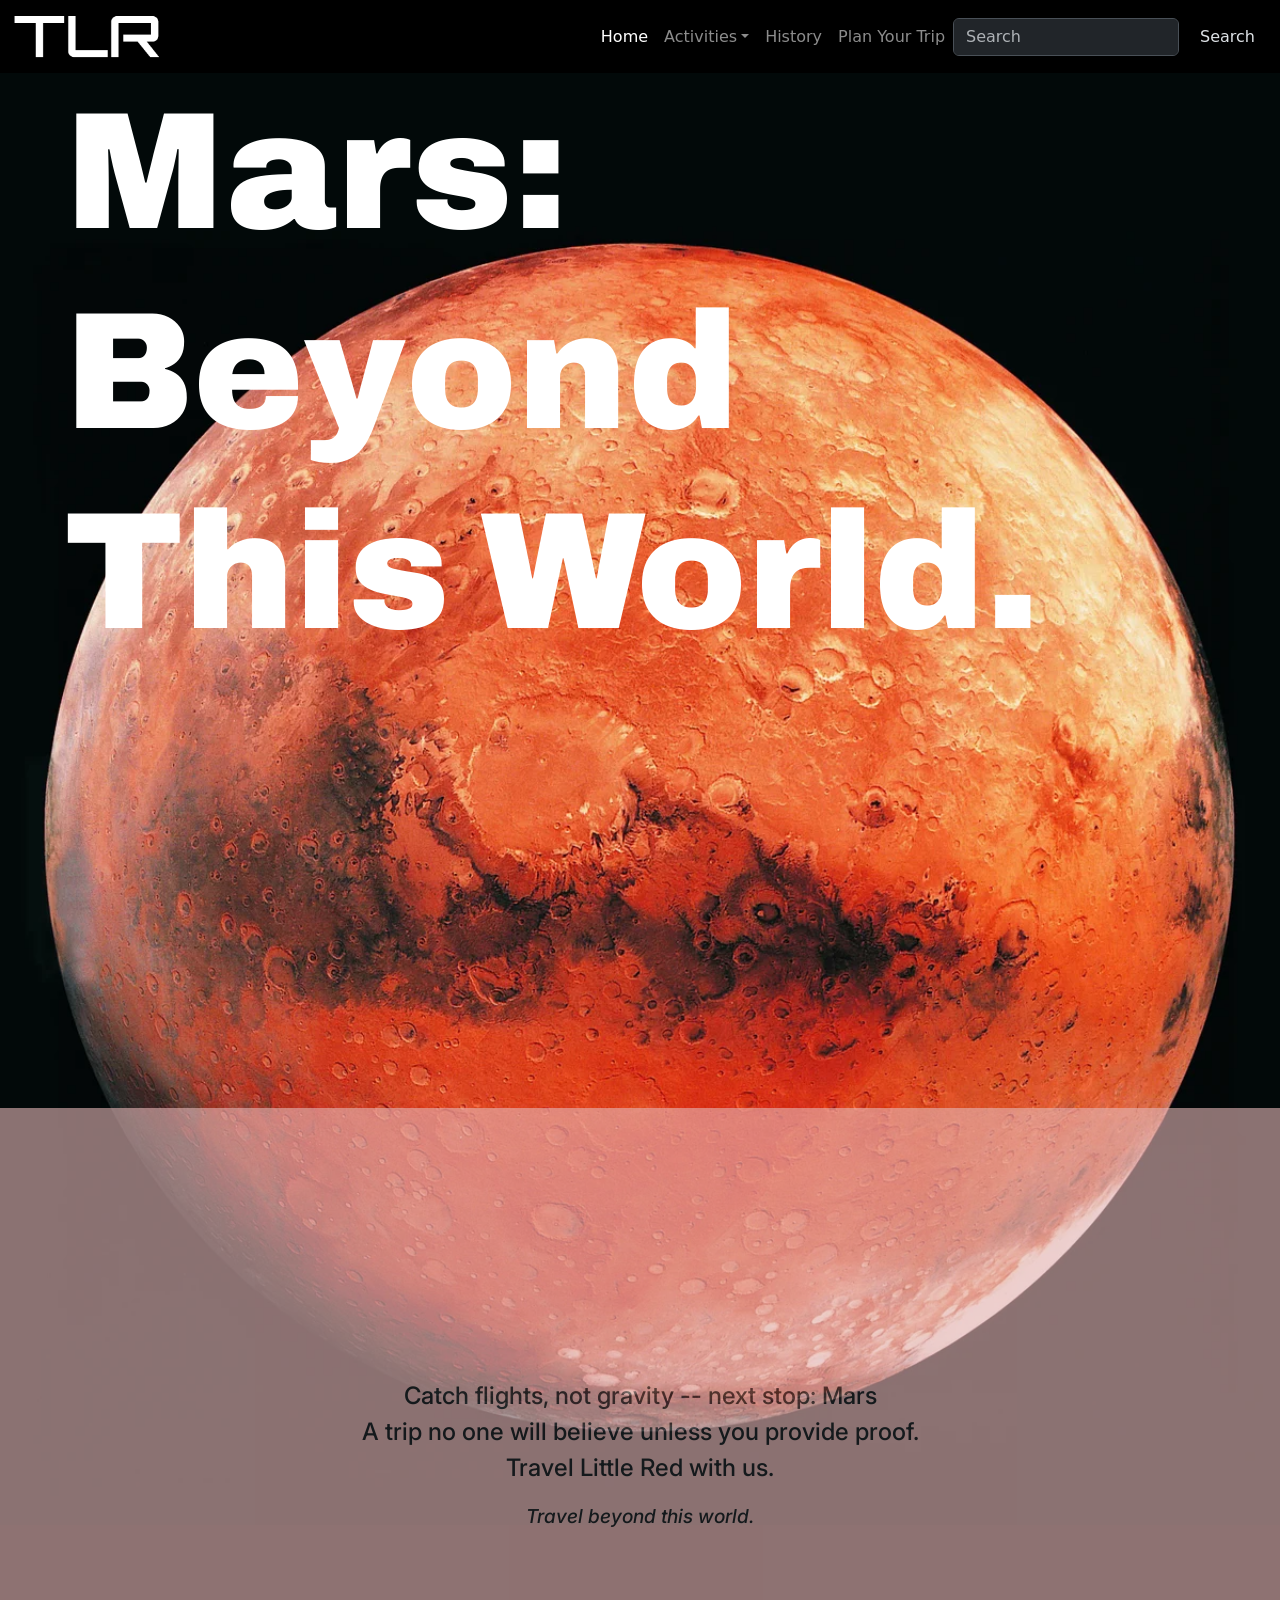
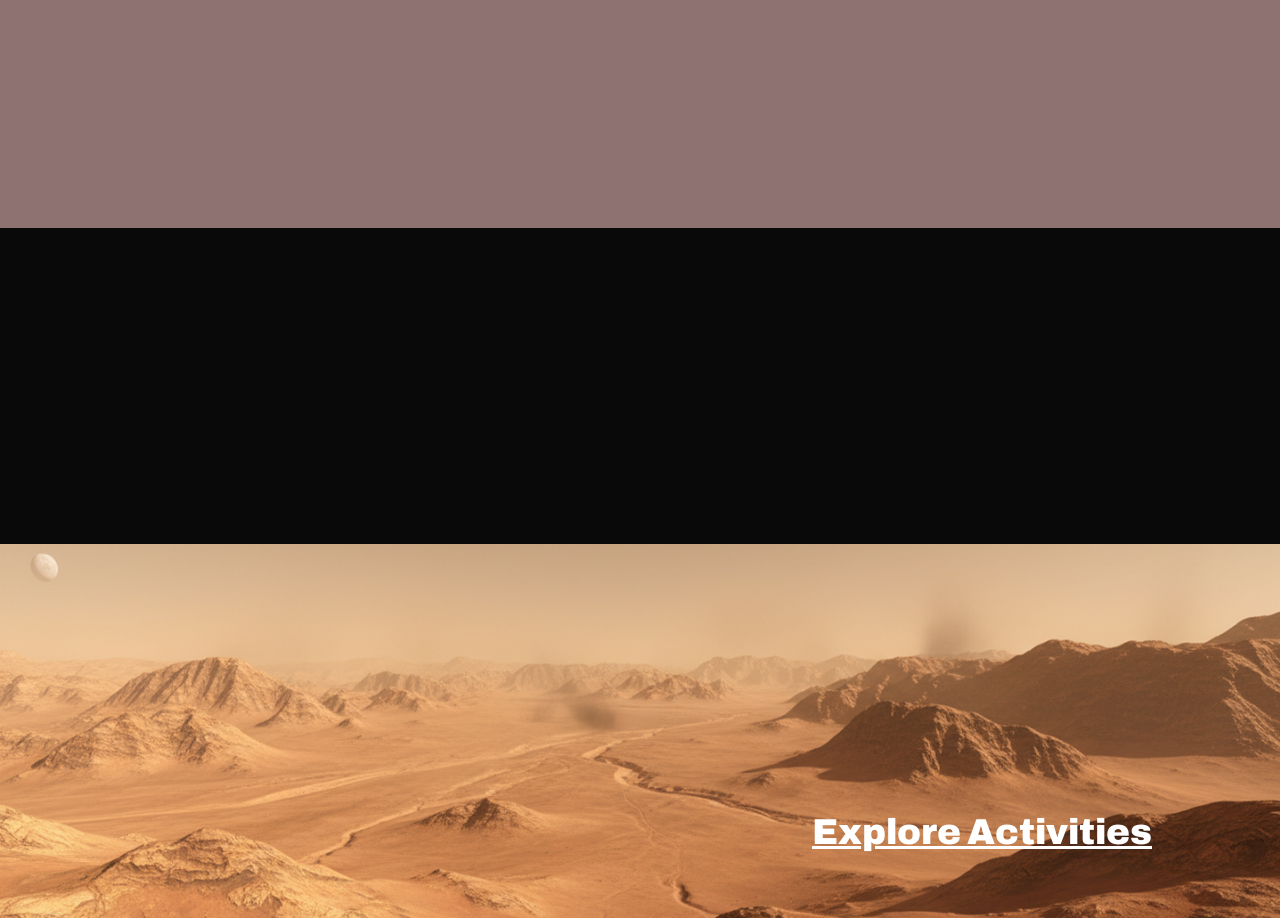
==== index.html @ 503b243b "Added one link" ====
<!DOCTYPE html>
<html lang="en">
    <head>
        <meta charset="UTF-8" />
        <title>Tour Mars</title>
        <link rel="preconnect" href="https://fonts.googleapis.com">
        <link rel="preconnect" href="https://fonts.gstatic.com" crossorigin>
        <link href="https://fonts.googleapis.com/css2?family=Archivo:ital,wght@0,100..900;1,100..900&family=Inter:ital,opsz,wght@0,14..32,100..900;1,14..32,100..900&display=swap" rel="stylesheet">
        <link href="https://cdn.jsdelivr.net/npm/bootstrap@5.3.8/dist/css/bootstrap.min.css" rel="stylesheet" integrity="sha384-sRIl4kxILFvY47J16cr9ZwB07vP4J8+LH7qKQnuqkuIAvNWLzeN8tE5YBujZqJLB" crossorigin="anonymous">
        <link rel="stylesheet" href="css/stylesheet.css">
    </head>
    <body>
        <nav class="navbar navbar-expand-lg tlr-nav" data-bs-theme="dark">
            <div class="container-fluid">

                <a class="navbar-brand" href="#"><img class="logo" src="img/tlr-logo.png" alt="TLR Mars"></a>
                <button class="navbar-toggler" type="button" data-bs-toggle="collapse" data-bs-target="#navbarSupportedContent" aria-controls="navbarSupportedContent" aria-expanded="false" aria-label="Toggle navigation">
                    <span class="navbar-toggler-icon"></span>
                </button>

                <div class="collapse navbar-collapse" id="navbarSupportedContent">

                    <ul class="navbar-nav ms-auto mb-2 mb-lg-0">
                        <li class="nav-item">
                            <a class="nav-link active" aria-current="page" href="#">Home</a>
                        </li>
                        <li class="nav-item dropdown">
                            <a class="nav-link dropdown-toggle" href="#" role="button" data-bs-toggle="dropdown" aria-expanded="false">Activities</a>
                            <ul class="dropdown-menu">
                                <li><a class="dropdown-item" href="#">Rover Tours</a></li>
                                <li><a class="dropdown-item" href="#">Resort Ammenities</a></li>
                                <li><hr class="dropdown-divider"></li>
                                <li><a class="dropdown-item" href="#">Full List</a></li>
                            </ul>
                        </li>
                        <li class="nav-item">
                            <a class="nav-link" href="#">History</a>
                        </li>
                        <li class="nav-item">
                            <a class="nav-link" href="#">Plan Your Trip</a>
                        </li>
                    </ul>

                    <form class="d-flex" role="search">
                        <input class="form-control me-2" type="search" placeholder="Search" aria-label="Search"/>
                        <button class="btn tlr-submit" type="submit">Search</button>
                    </form>

                </div>
            </div>
        </nav>
        
        <div class="mars-title">
            <img class="bg-item bg-title-photo" src="img/mars-extended.png" alt="Picture of Mars">
            <div class="title">
                <h1 class="bg-item archivo-main">Mars:<br> Beyond <br> This World.</h1>
            </div>  
        </div>

        <div class="callout">
            <p class="inter-main">
                Catch flights, not gravity -- next stop: Mars <br>
                A trip no one will believe unless you provide proof.<br>
                Travel Little Red with us.
            </p>
            <p class="inter-italic subtitle">
                Travel beyond this world.
            </p>
        </div>

        <div class="link-section">
            <img class="bg-item" src="img/explore-activities.png" alt="Picture of Mars">
            <h2 class="link"><a href="#" class="archivo-main link">Explore Activities</a></h2>
        </div>
        
        <script src="https://cdn.jsdelivr.net/npm/bootstrap@5.3.8/dist/js/bootstrap.bundle.min.js" integrity="sha384-FKyoEForCGlyvwx9Hj09JcYn3nv7wiPVlz7YYwJrWVcXK/BmnVDxM+D2scQbITxI" crossorigin="anonymous"></script>
    </body>
</html>
---- css/stylesheet.css ----
:root {
    --bs-primary: #7b1515;
}

.logo {
    width: 150px;
}

.tlr-nav {
    background-color: black;
}

.bg-item {
    display: block;
    margin-left: auto;
    margin-right: auto;
    position: absolute;
    width: 100%;
    height: auto;
    z-index: -1;
}

/* <weight>: Use a value from 100 to 900 */
.archivo-main {
  font-family: "Archivo", sans-serif;
  font-optical-sizing: auto;
  font-weight: 900;
  font-style: normal;
  font-variation-settings: "wdth" 100;
}

.inter-main {
  font-family: "Inter", sans-serif;
  font-optical-sizing: auto;
  font-weight: 500;
  font-style: normal;
}

.inter-italic {
  font-family: "Inter", sans-serif;
  font-optical-sizing: auto;
  font-weight: 500;
  font-style: italic;
}

.mars-title {
    position: relative;
    z-index: -1;
    height: 115vh;
}

.title {
    padding-inline: 5vw;
    color: white;
}

.callout {
    background-color: #E7B7B7;
    opacity: 0.6;
    width: 100%;
    height: 80vh; 
    z-index: 1;
    text-align: center;
    padding: 30vh 0;
    margin-bottom: 150px;
    font-size: 1.5em;
}

.subtitle {
    font-size: 0.8em;
}

.link-section {
    position: relative;
    height: 60vh;
    display: flex;
    flex-direction: column;
    justify-content: flex-end;
}

.link {
    color: white;
    font-size: 1.5em;
    text-align: right;
    padding: 5vw;
    margin: 0;
}

body {
    background-color: #090909;
}

h1 {
    font-size: 13vw;
}
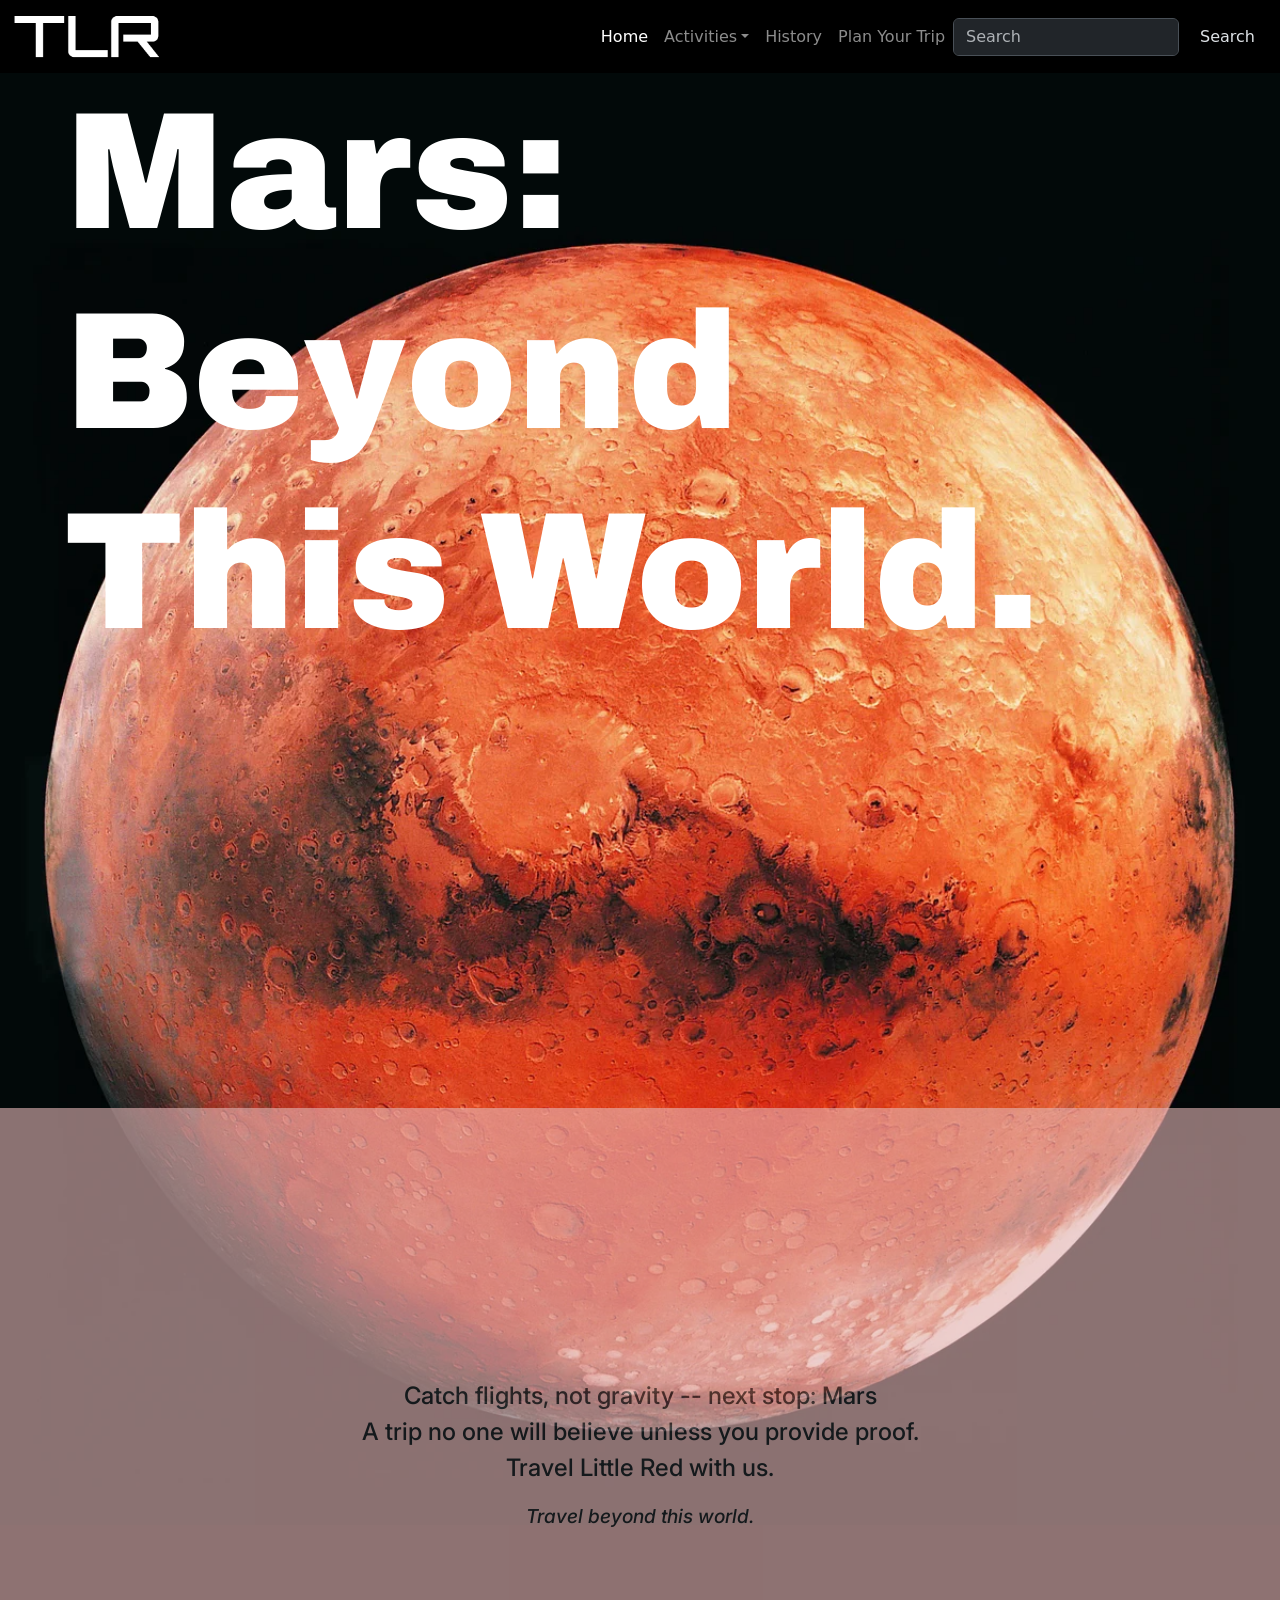
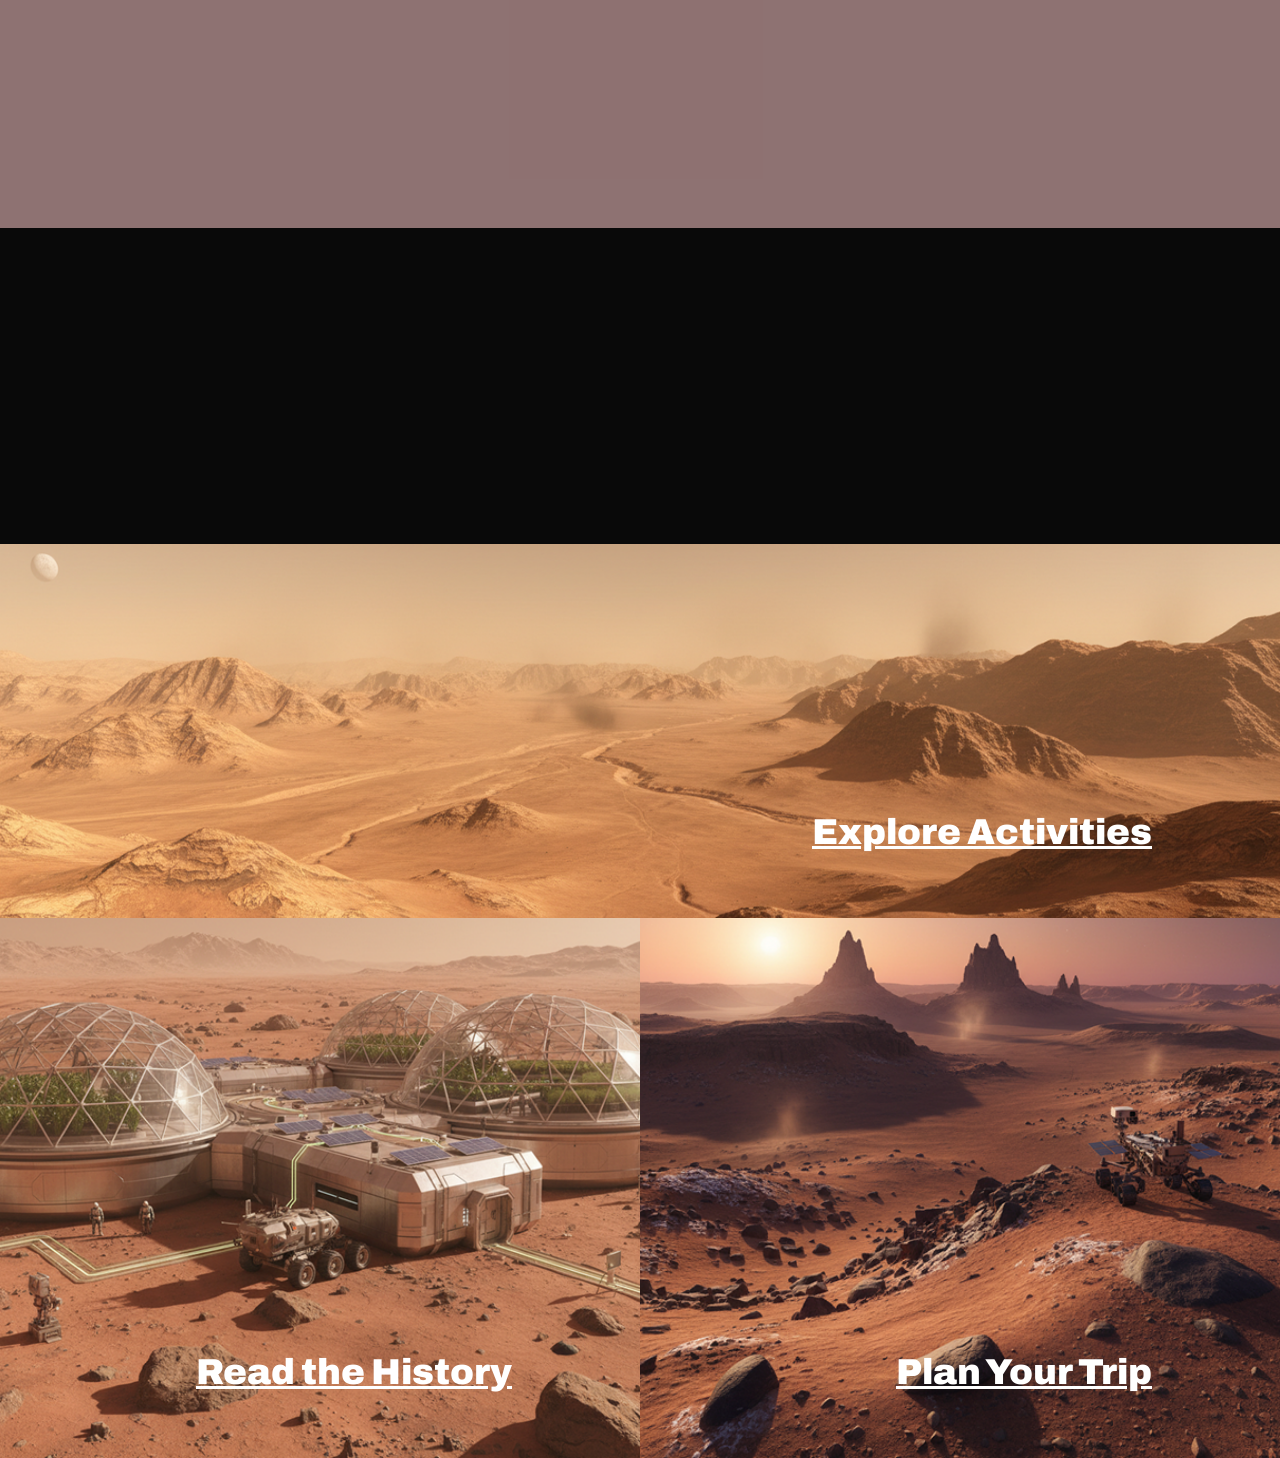
==== commit 8cbb23b4: "added two other links" ====
--- a/index.html
+++ b/index.html
@@ -69,8 +69,19 @@
         </div>
 
         <div class="link-section">
-            <img class="bg-item" src="img/explore-activities.png" alt="Picture of Mars">
+            <img class="bg-item" src="img/explore-activities.png" alt="Sweeping shot of the Martian landscape">
             <h2 class="link"><a href="#" class="archivo-main link">Explore Activities</a></h2>
+        </div>
+
+        <div class="grid-container">
+            <div class="link-section">
+                <img class="bg-item" src="img/history.png" alt="Picture of the rersort domes on Mars">
+                <h3 class="link"><a href="#" class="archivo-main link">Read the History</a></h3>
+            </div>
+            <div class="link-section">
+                <img class="bg-item" src="img/planning.png" alt="Sweeping shot of the Martian landscape">
+                <h3 class="link"><a href="#" class="archivo-main link">Plan Your Trip</a></h3>
+            </div>
         </div>
         
         <script src="https://cdn.jsdelivr.net/npm/bootstrap@5.3.8/dist/js/bootstrap.bundle.min.js" integrity="sha384-FKyoEForCGlyvwx9Hj09JcYn3nv7wiPVlz7YYwJrWVcXK/BmnVDxM+D2scQbITxI" crossorigin="anonymous"></script>
--- a/css/stylesheet.css
+++ b/css/stylesheet.css
@@ -76,6 +76,7 @@
     display: flex;
     flex-direction: column;
     justify-content: flex-end;
+    overflow: hidden;
 }
 
 .link {
@@ -86,6 +87,17 @@
     margin: 0;
 }
 
+.grid-container {
+  display: grid;
+  grid-template-columns: 1fr 1fr;
+  padding: 0;
+}
+
+.grid-item {
+  position: relative;
+  padding: 10px;
+}
+
 body {
     background-color: #090909;
 }
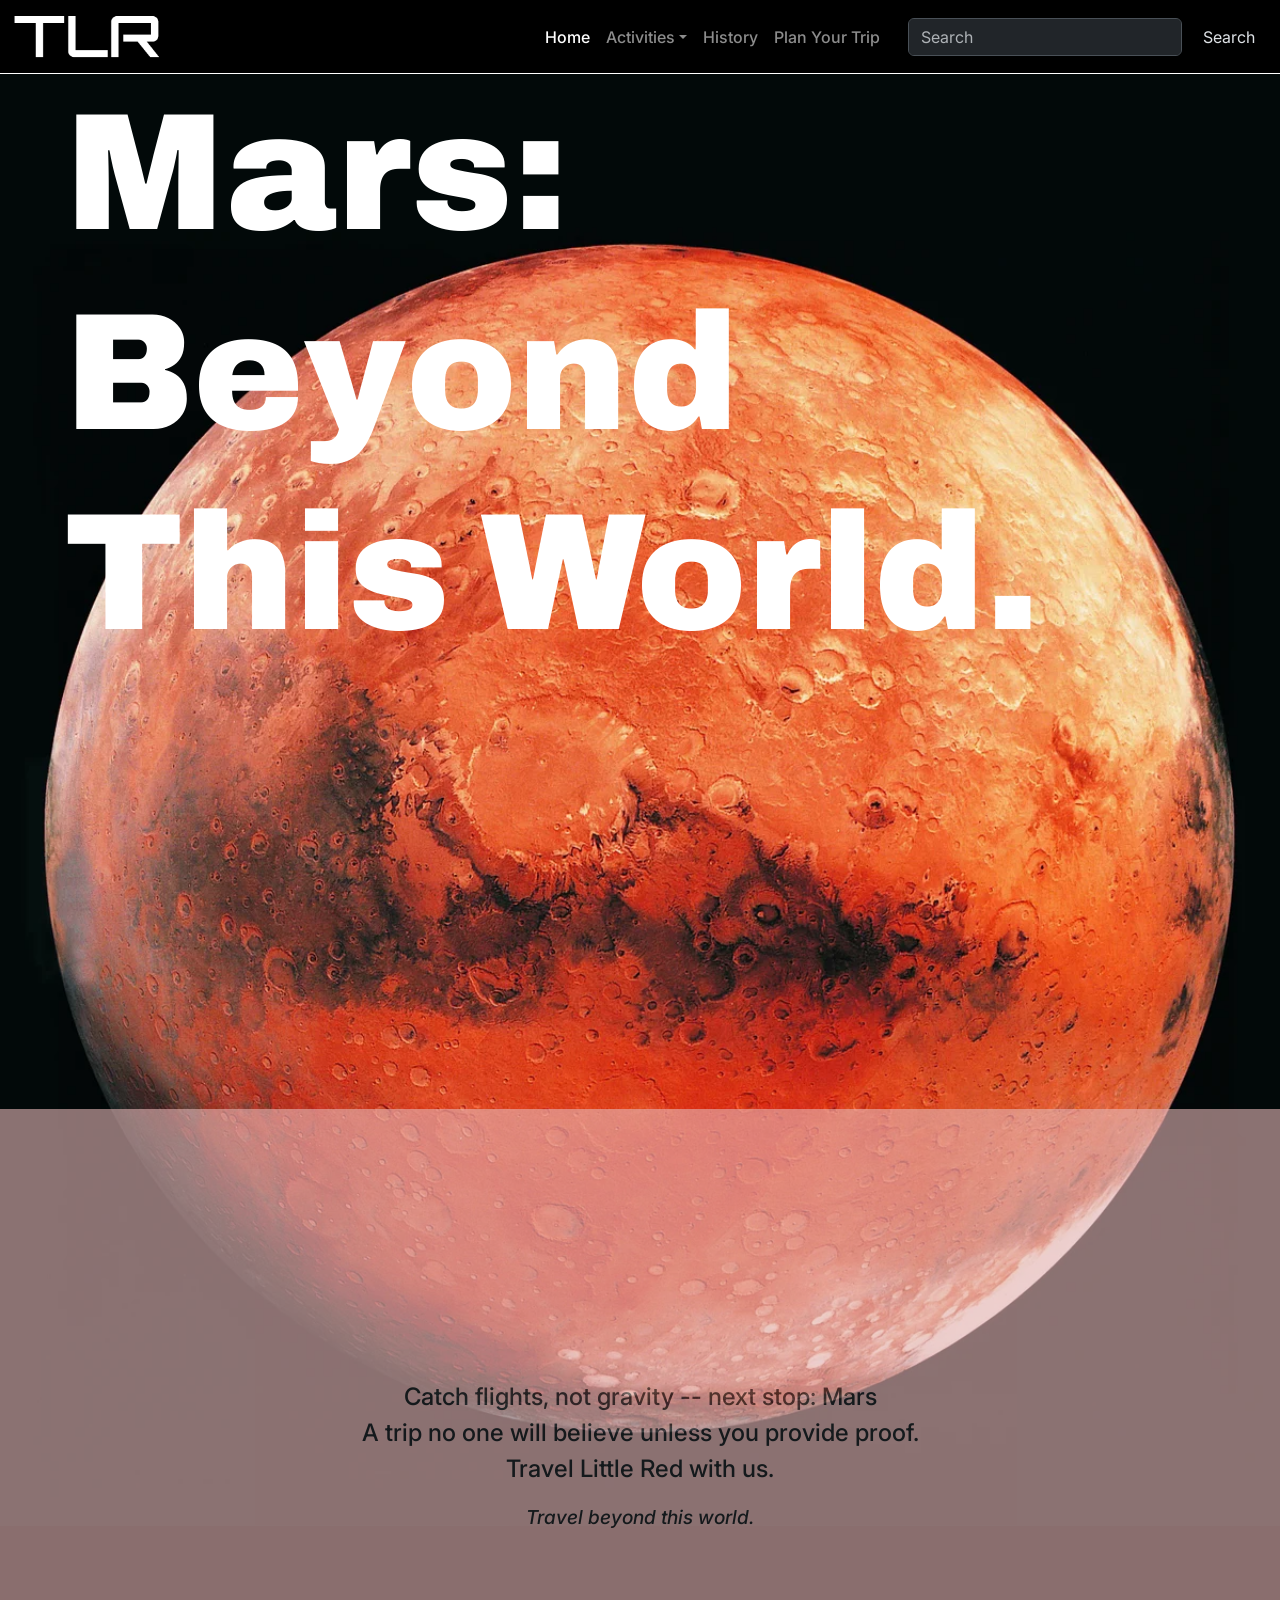
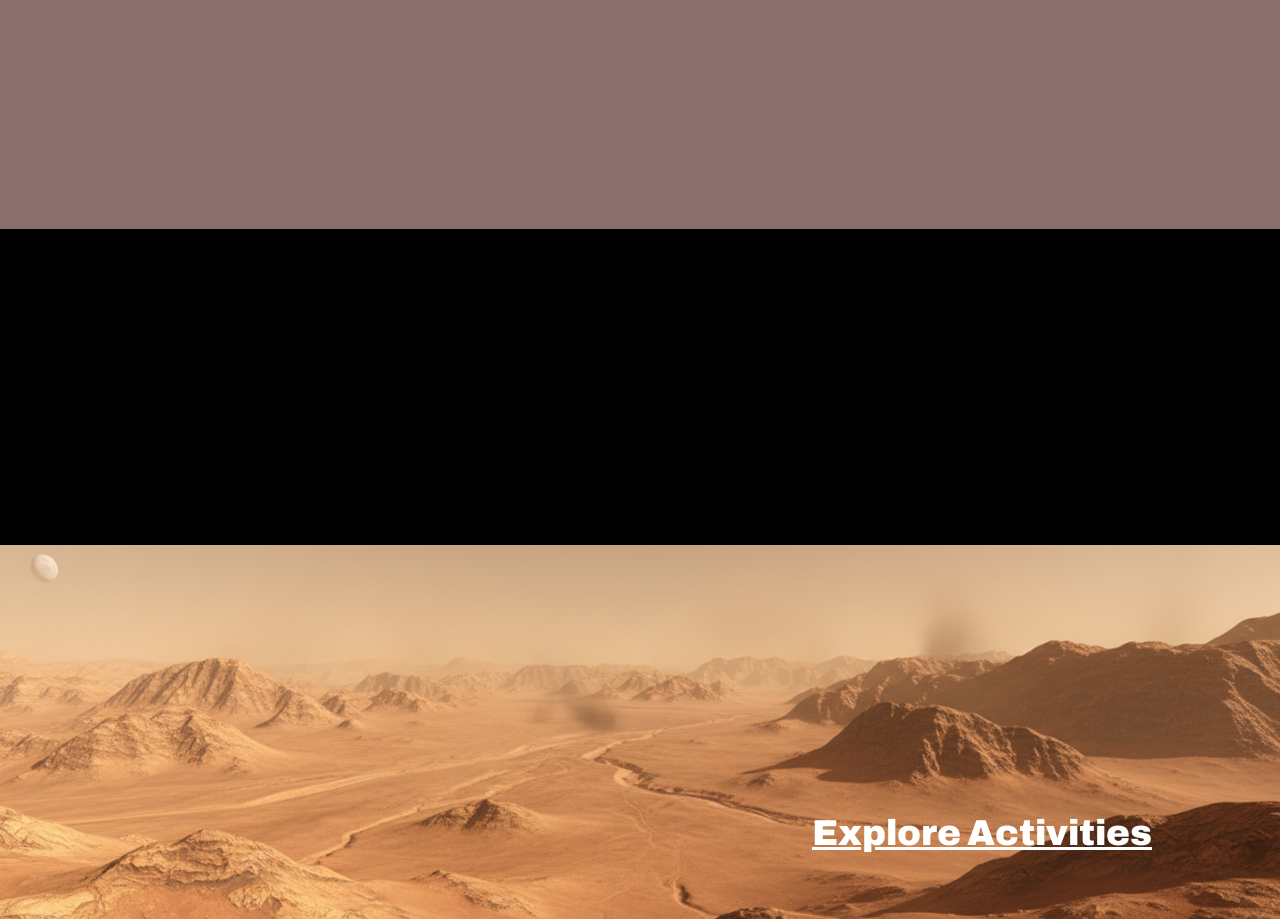
==== commit fe387259: "added more links" ====
--- a/index.html
+++ b/index.html
@@ -18,7 +18,7 @@
                     <span class="navbar-toggler-icon"></span>
                 </button>
 
-                <div class="collapse navbar-collapse" id="navbarSupportedContent">
+                <div class="collapse navbar-collapse inter-main" id="navbarSupportedContent">
 
                     <ul class="navbar-nav ms-auto mb-2 mb-lg-0">
                         <li class="nav-item">
@@ -27,17 +27,17 @@
                         <li class="nav-item dropdown">
                             <a class="nav-link dropdown-toggle" href="#" role="button" data-bs-toggle="dropdown" aria-expanded="false">Activities</a>
                             <ul class="dropdown-menu">
-                                <li><a class="dropdown-item" href="#">Rover Tours</a></li>
-                                <li><a class="dropdown-item" href="#">Resort Ammenities</a></li>
+                                <li><a class="dropdown-item" href="pages/activities.html">Rover Tours</a></li>
+                                <li><a class="dropdown-item" href="pages/activities.html">Resort Ammenities</a></li>
                                 <li><hr class="dropdown-divider"></li>
-                                <li><a class="dropdown-item" href="#">Full List</a></li>
+                                <li><a class="dropdown-item" href="pages/activities.html">Full List</a></li>
                             </ul>
                         </li>
                         <li class="nav-item">
-                            <a class="nav-link" href="#">History</a>
+                            <a class="nav-link" href="pages/history.html">History</a>
                         </li>
-                        <li class="nav-item">
-                            <a class="nav-link" href="#">Plan Your Trip</a>
+                        <li class="nav-item" style="padding-right: 20px;">
+                            <a class="nav-link" href="pages/planning.html">Plan Your Trip</a>
                         </li>
                     </ul>
 
@@ -69,21 +69,25 @@
         </div>
 
         <div class="link-section">
-            <img class="bg-item" src="img/explore-activities.png" alt="Sweeping shot of the Martian landscape">
+            <img class="bg-item" src="img/explore-activities.png" alt="Picture of Mars">
             <h2 class="link"><a href="#" class="archivo-main link">Explore Activities</a></h2>
         </div>
+        
+        <!--
+        <div class="grid-section">
+            
+            <div class="link-section">
+                <img class="bg-item grid-item" src="img/history.png" alt="Picture of Mars">
+                <h2 class="link"><a href="#" class="archivo-main link">Read the History</a></h2>
+            </div>
 
-        <div class="grid-container">
             <div class="link-section">
-                <img class="bg-item" src="img/history.png" alt="Picture of the rersort domes on Mars">
-                <h3 class="link"><a href="#" class="archivo-main link">Read the History</a></h3>
+                <img class="bg-item grid-item" src="img/planning.png" alt="Picture of Mars">
+                <h2 class="link"><a href="#" class="archivo-main link">Plan Your Trip</a></h2>
             </div>
-            <div class="link-section">
-                <img class="bg-item" src="img/planning.png" alt="Sweeping shot of the Martian landscape">
-                <h3 class="link"><a href="#" class="archivo-main link">Plan Your Trip</a></h3>
-            </div>
-        </div>
-        
+
+        </div>-->
+
         <script src="https://cdn.jsdelivr.net/npm/bootstrap@5.3.8/dist/js/bootstrap.bundle.min.js" integrity="sha384-FKyoEForCGlyvwx9Hj09JcYn3nv7wiPVlz7YYwJrWVcXK/BmnVDxM+D2scQbITxI" crossorigin="anonymous"></script>
     </body>
 </html>
--- a/css/stylesheet.css
+++ b/css/stylesheet.css
@@ -8,6 +8,7 @@
 
 .tlr-nav {
     background-color: black;
+    border-bottom: 1px solid white;
 }
 
 .bg-item {
@@ -76,7 +77,13 @@
     display: flex;
     flex-direction: column;
     justify-content: flex-end;
-    overflow: hidden;
+}
+
+.grid-section {
+    display: grid;
+    grid-template-columns: repeat(2, 1fr);
+    grid-template-rows: repeat(1, 1fr);
+    gap: 8px;
 }
 
 .link {
@@ -87,19 +94,8 @@
     margin: 0;
 }
 
-.grid-container {
-  display: grid;
-  grid-template-columns: 1fr 1fr;
-  padding: 0;
-}
-
-.grid-item {
-  position: relative;
-  padding: 10px;
-}
-
 body {
-    background-color: #090909;
+    background-color: black;
 }
 
 h1 {
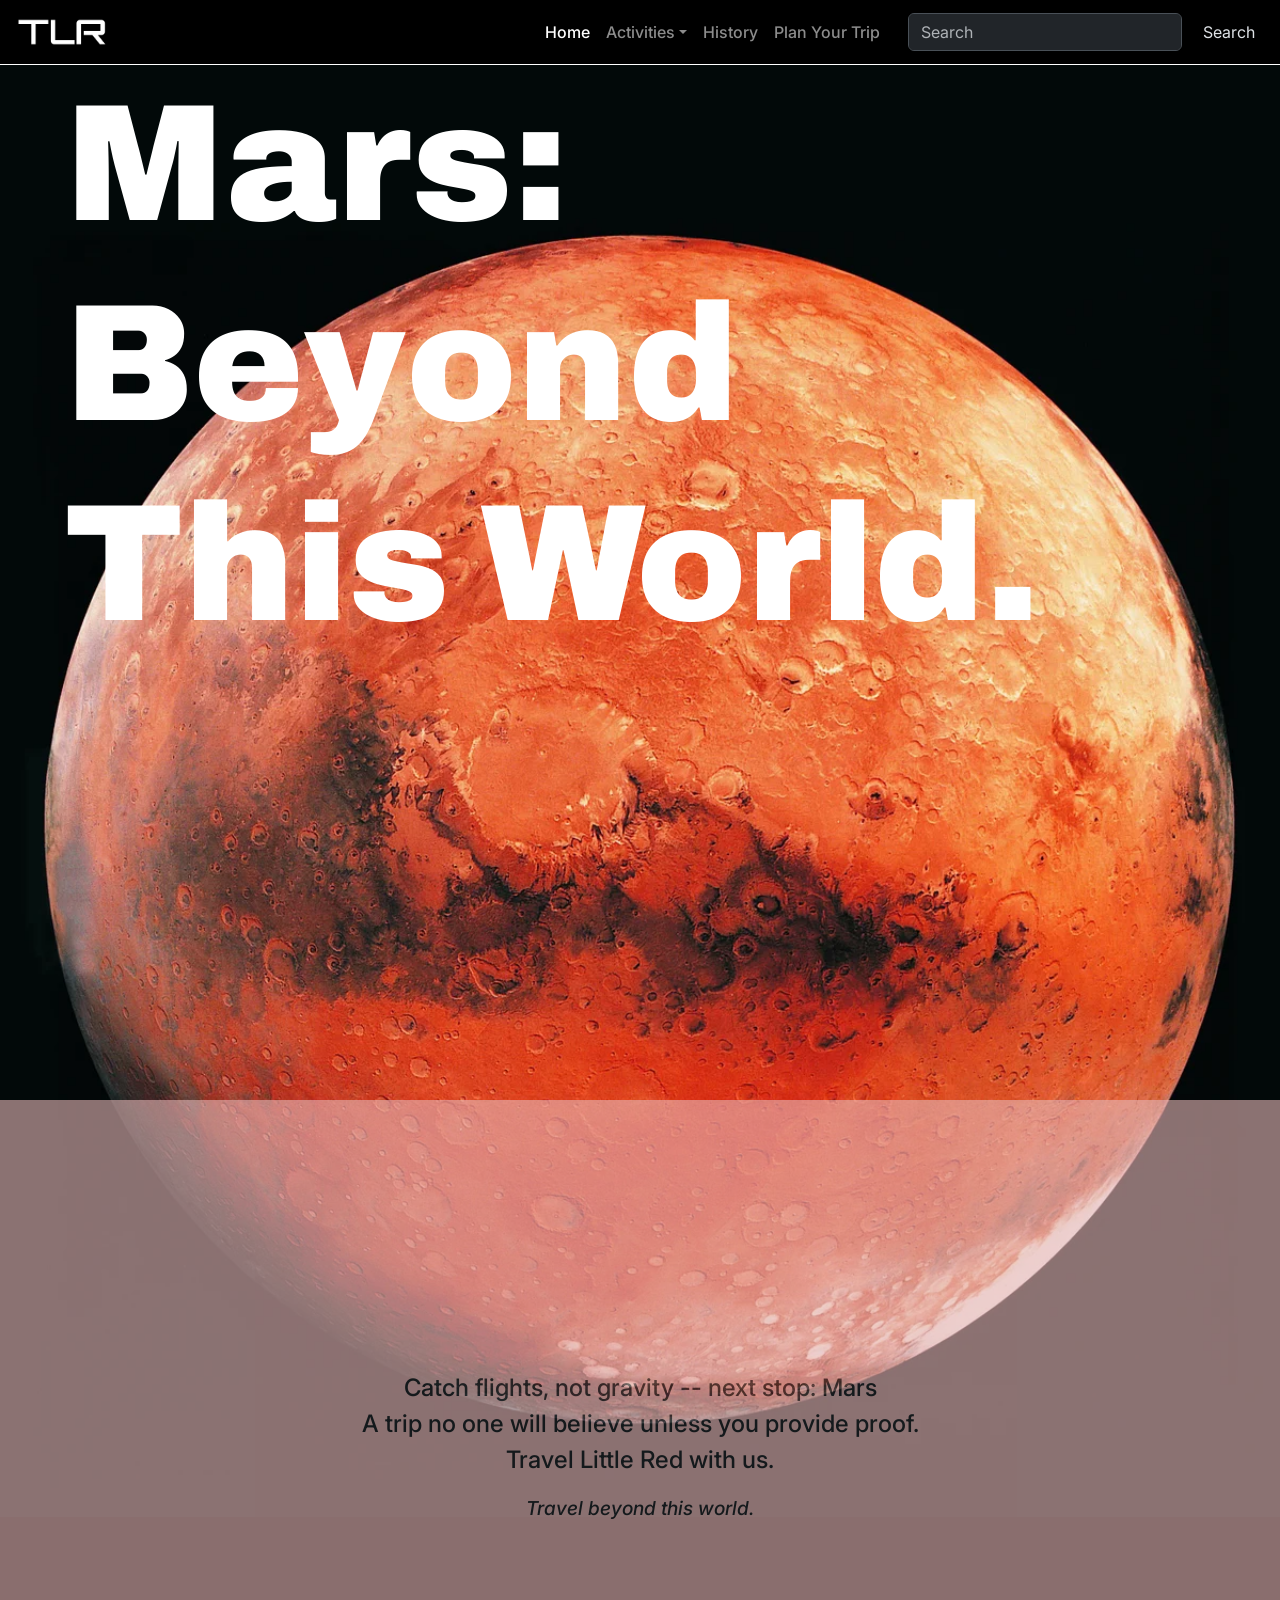
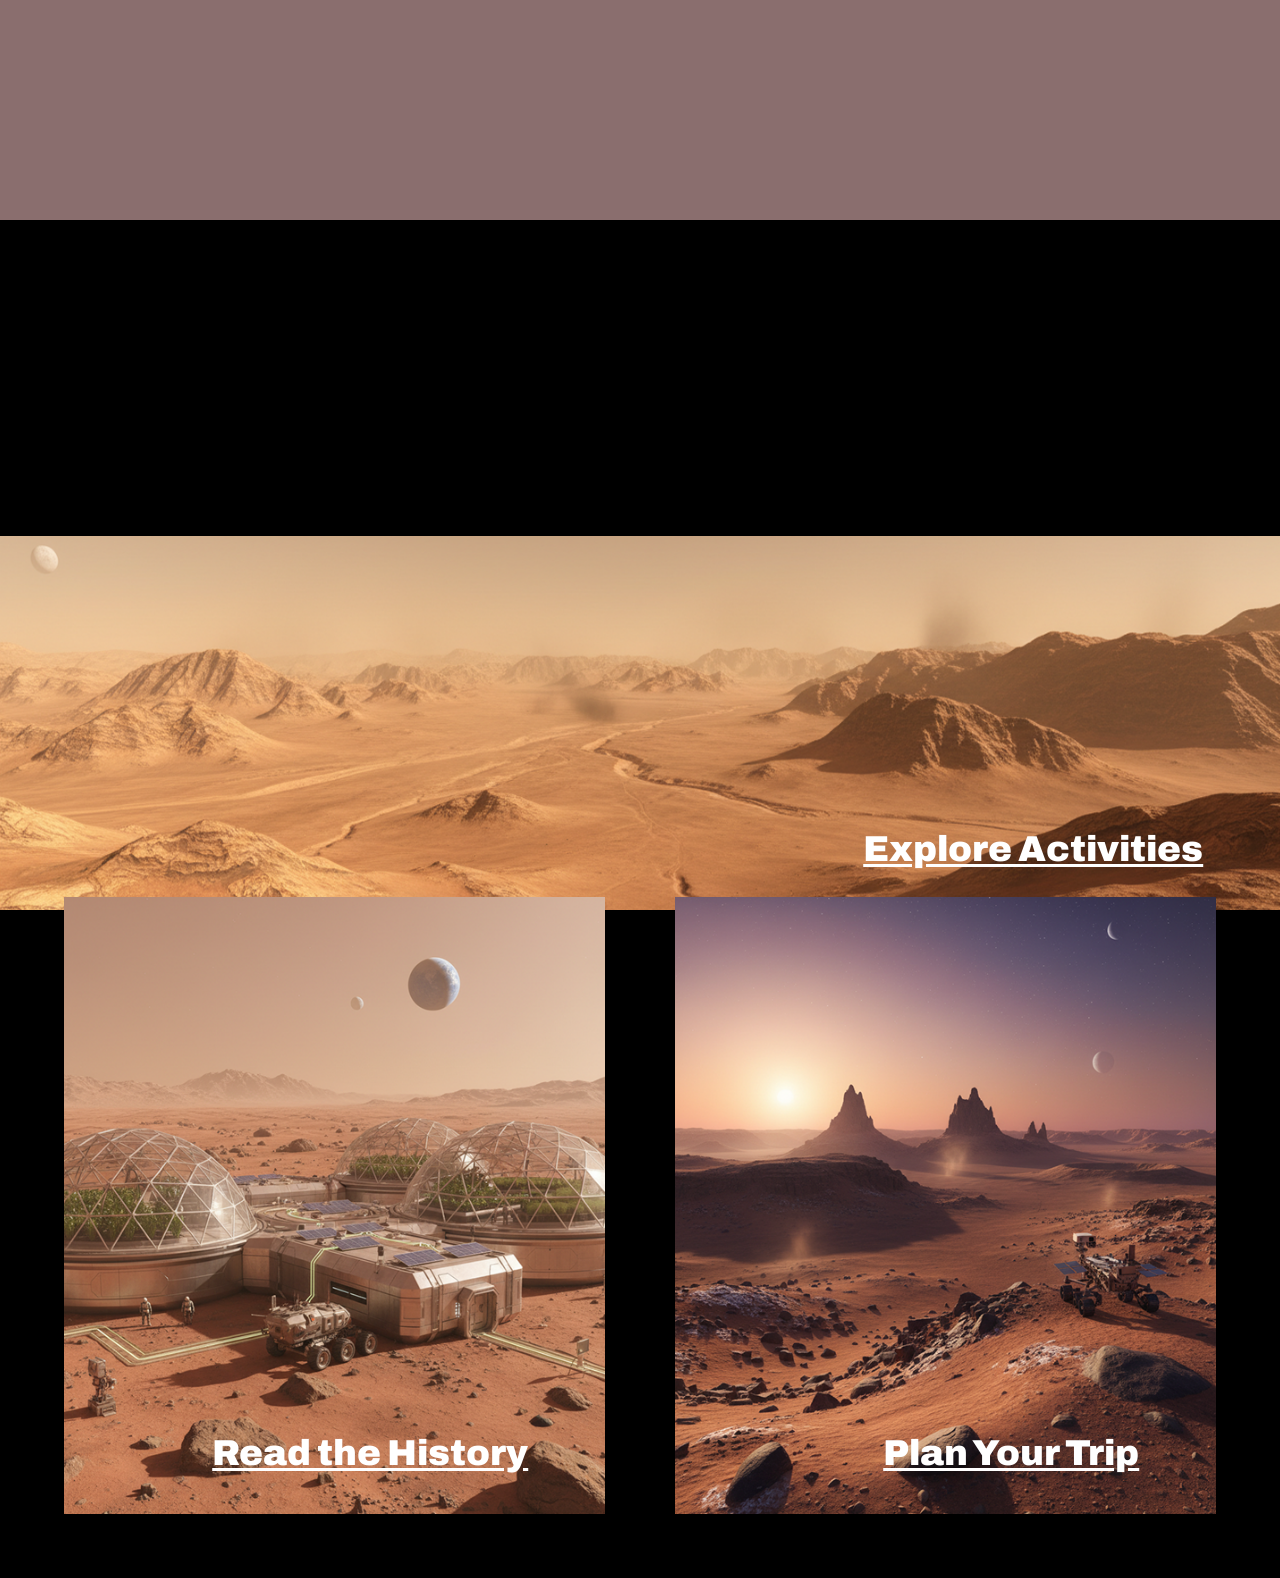
==== commit 4ce82eee: "Update" ====
--- a/index.html
+++ b/index.html
@@ -73,20 +73,20 @@
             <h2 class="link"><a href="#" class="archivo-main link">Explore Activities</a></h2>
         </div>
         
-        <!--
+        
         <div class="grid-section">
             
-            <div class="link-section">
+            <div class="link-section grid-item">
                 <img class="bg-item grid-item" src="img/history.png" alt="Picture of Mars">
-                <h2 class="link"><a href="#" class="archivo-main link">Read the History</a></h2>
+                <h2 class="link"><a href="pages/history.html" class="archivo-main link">Read the History</a></h2>
             </div>
 
-            <div class="link-section">
+            <div class="link-section grid-item">
                 <img class="bg-item grid-item" src="img/planning.png" alt="Picture of Mars">
-                <h2 class="link"><a href="#" class="archivo-main link">Plan Your Trip</a></h2>
+                <h2 class="link"><a href="pages/planning.html" class="archivo-main link">Plan Your Trip</a></h2>
             </div>
 
-        </div>-->
+        </div>
 
         <script src="https://cdn.jsdelivr.net/npm/bootstrap@5.3.8/dist/js/bootstrap.bundle.min.js" integrity="sha384-FKyoEForCGlyvwx9Hj09JcYn3nv7wiPVlz7YYwJrWVcXK/BmnVDxM+D2scQbITxI" crossorigin="anonymous"></script>
     </body>
--- a/css/stylesheet.css
+++ b/css/stylesheet.css
@@ -3,7 +3,8 @@
 }
 
 .logo {
-    width: 150px;
+    width: 100px;
+    padding: 5px;
 }
 
 .tlr-nav {
@@ -83,14 +84,19 @@
     display: grid;
     grid-template-columns: repeat(2, 1fr);
     grid-template-rows: repeat(1, 1fr);
-    gap: 8px;
+    gap: 70px;
+    padding: 5vw;
+}
+
+.grid-item {
+    width: 100%;
 }
 
 .link {
     color: white;
     font-size: 1.5em;
     text-align: right;
-    padding: 5vw;
+    padding: 3vw;
     margin: 0;
 }
 
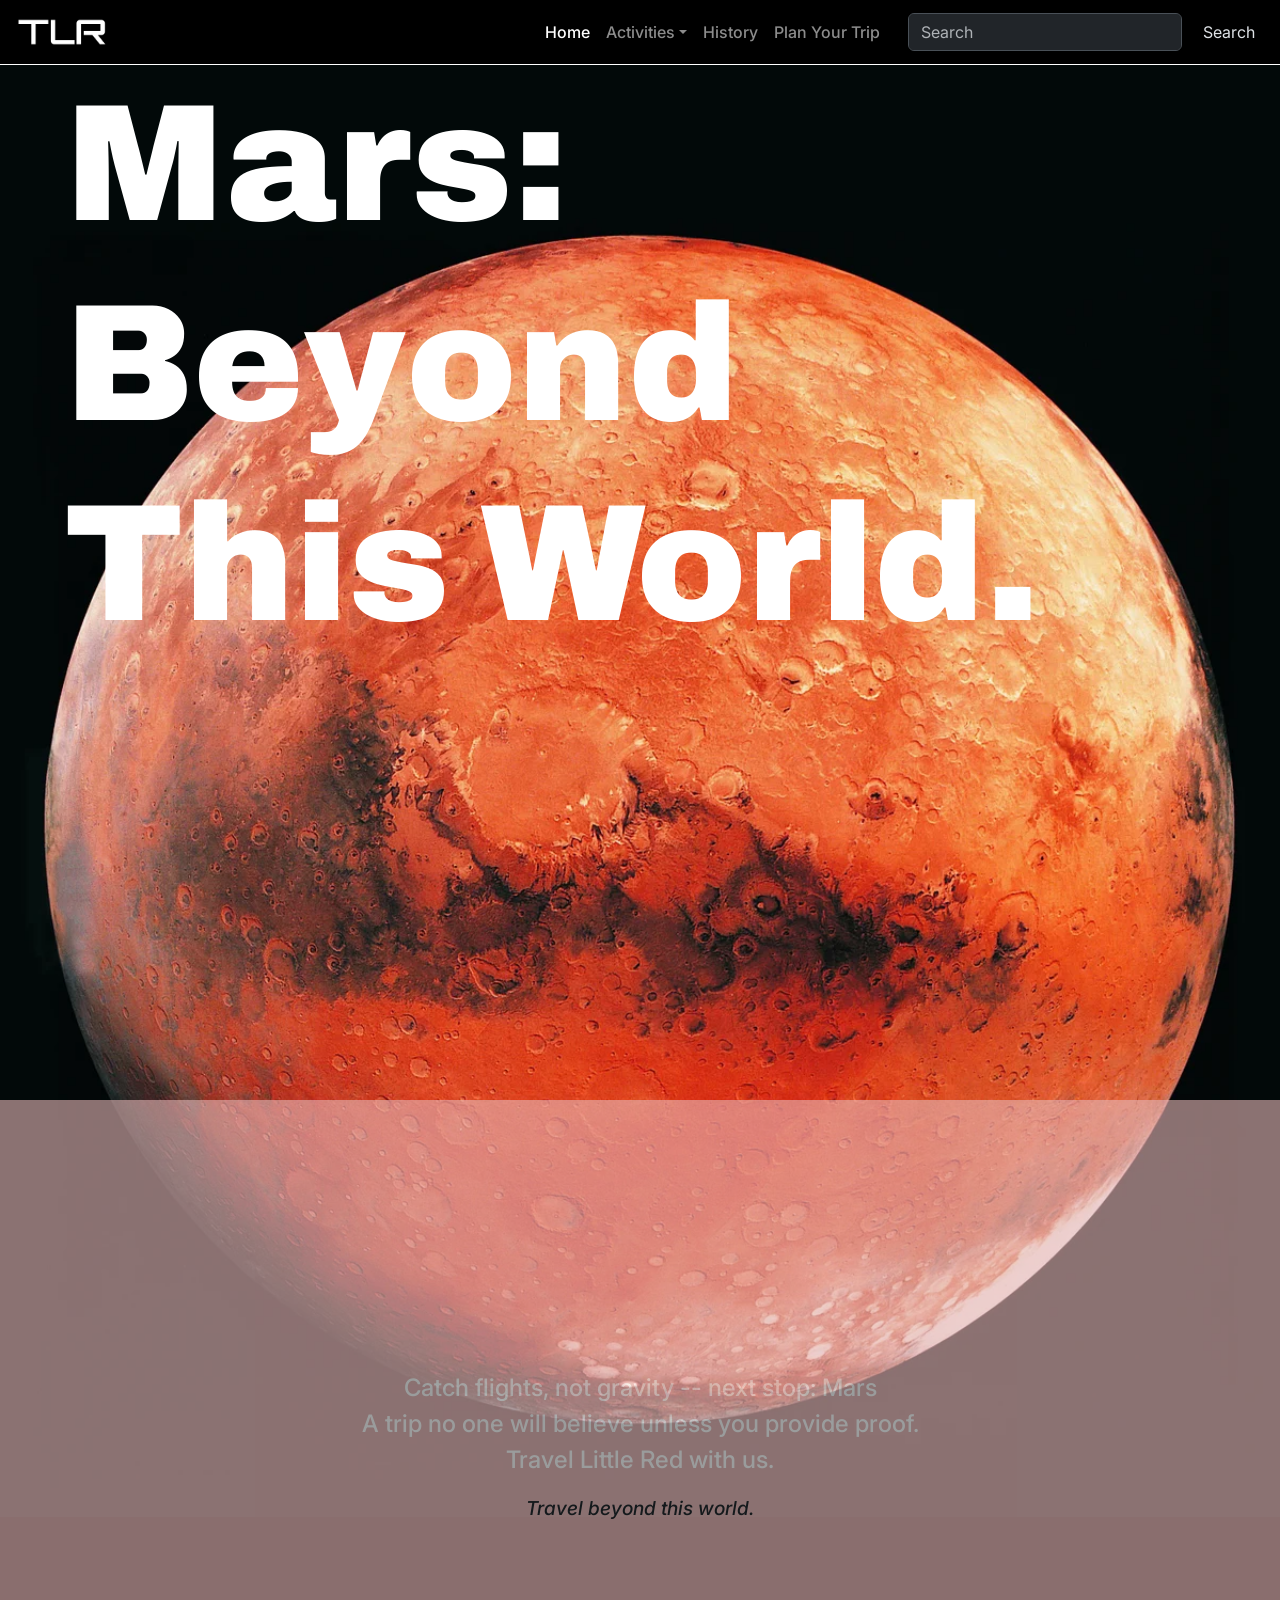
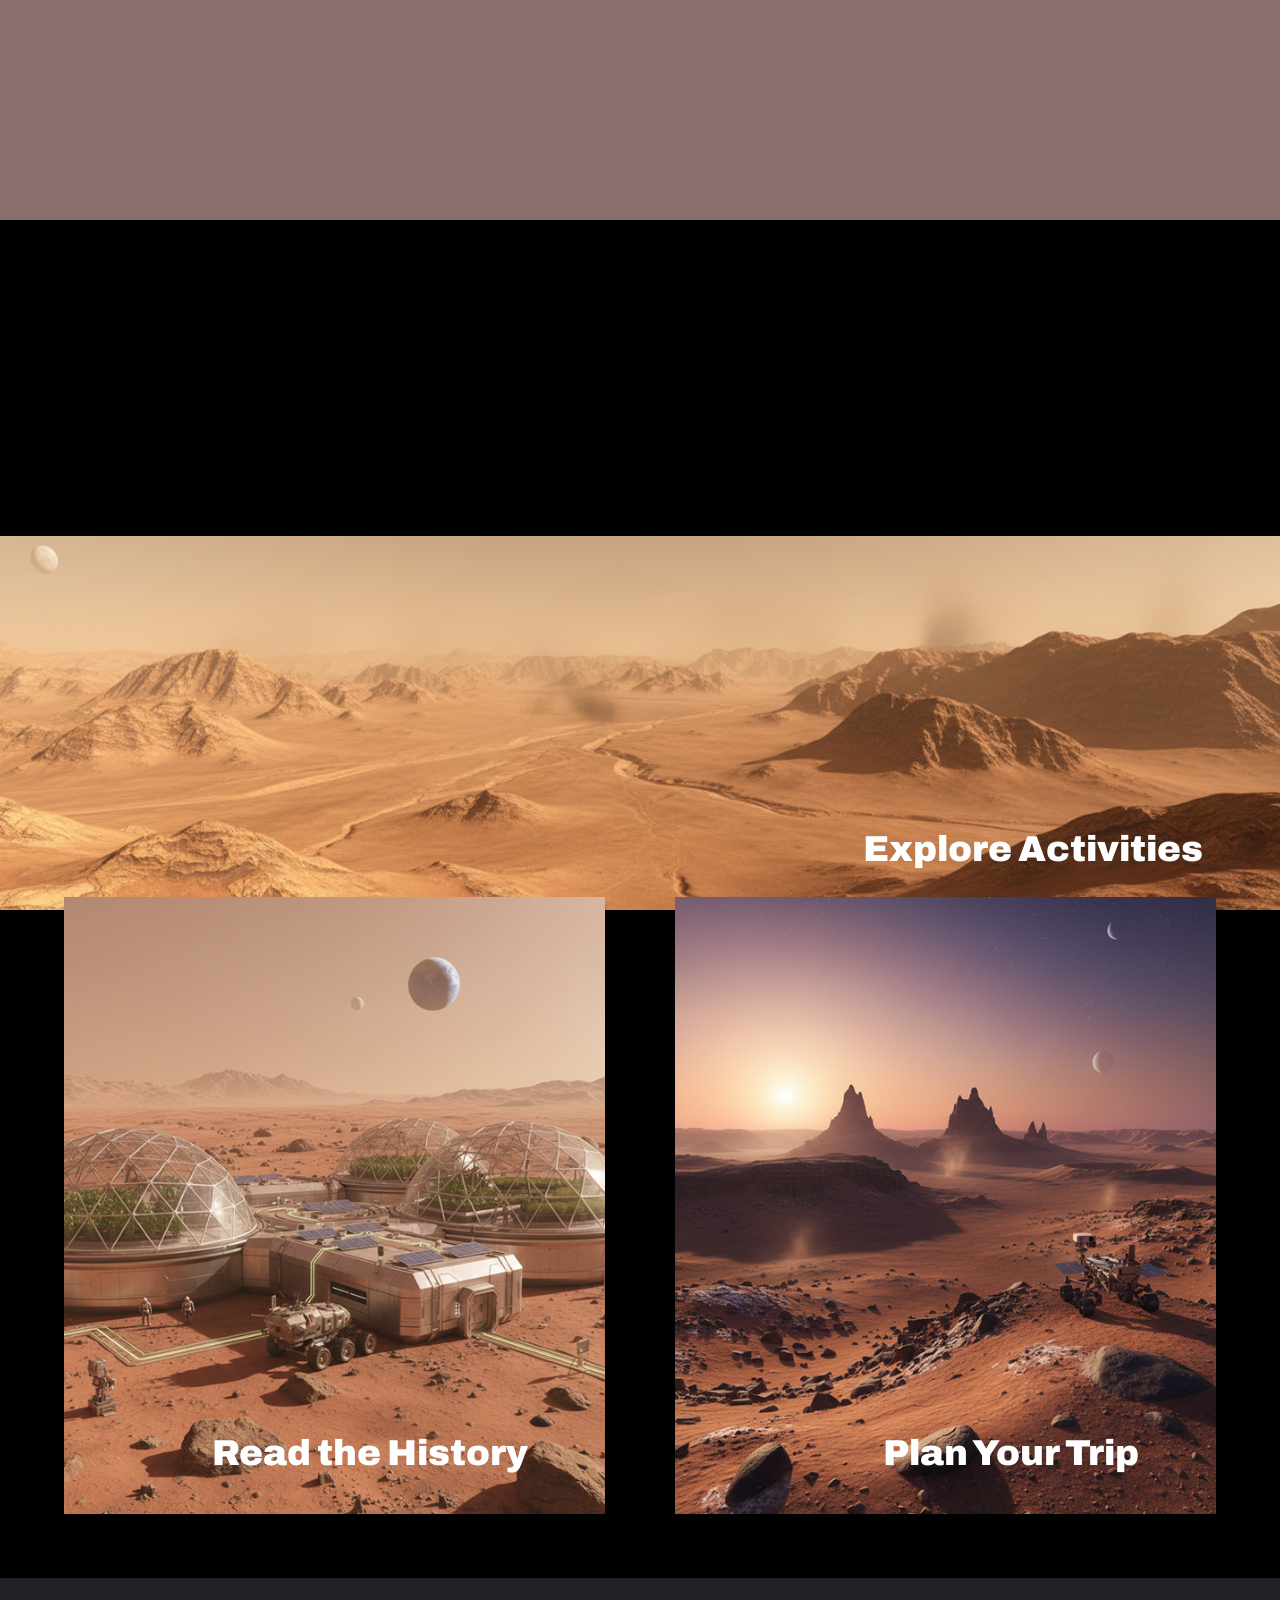
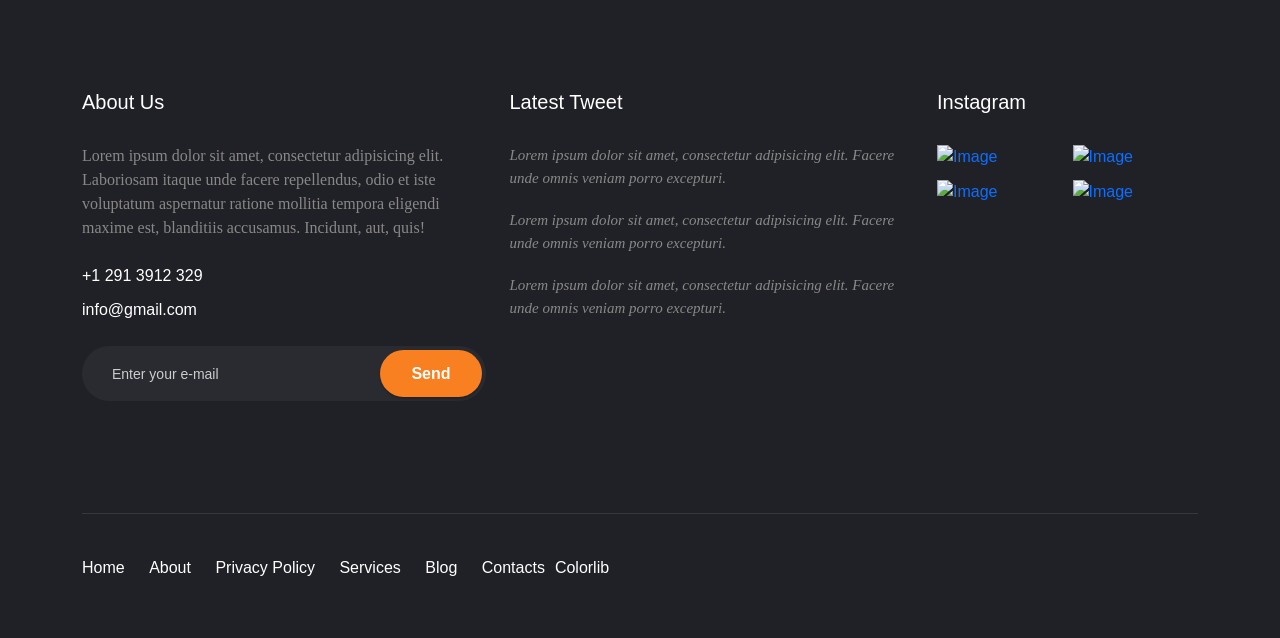
==== commit 090ae638: "hehehe ha" ====
--- a/index.html
+++ b/index.html
@@ -8,6 +8,7 @@
         <link href="https://fonts.googleapis.com/css2?family=Archivo:ital,wght@0,100..900;1,100..900&family=Inter:ital,opsz,wght@0,14..32,100..900;1,14..32,100..900&display=swap" rel="stylesheet">
         <link href="https://cdn.jsdelivr.net/npm/bootstrap@5.3.8/dist/css/bootstrap.min.css" rel="stylesheet" integrity="sha384-sRIl4kxILFvY47J16cr9ZwB07vP4J8+LH7qKQnuqkuIAvNWLzeN8tE5YBujZqJLB" crossorigin="anonymous">
         <link rel="stylesheet" href="css/stylesheet.css">
+        <link rel="stylesheet" href="css/icons.css">
     </head>
     <body>
         <nav class="navbar navbar-expand-lg tlr-nav" data-bs-theme="dark">
@@ -72,9 +73,8 @@
             <img class="bg-item" src="img/explore-activities.png" alt="Picture of Mars">
             <h2 class="link"><a href="#" class="archivo-main link">Explore Activities</a></h2>
         </div>
-        
-        
-        <div class="grid-section">
+           
+        <div class="grid-section-sm">
             
             <div class="link-section grid-item">
                 <img class="bg-item grid-item" src="img/history.png" alt="Picture of Mars">
@@ -88,6 +88,82 @@
 
         </div>
 
+        <footer class="footer-32892 pb-0">
+      <div class="site-section">
+        <div class="container">
+
+          
+          <div class="row">
+
+            <div class="col-md pr-md-5 mb-4 mb-md-0">
+              <h3>About Us</h3>
+              <p class="mb-4">Lorem ipsum dolor sit amet, consectetur adipisicing elit. Laboriosam itaque unde facere repellendus, odio et iste voluptatum aspernatur ratione mollitia tempora eligendi maxime est, blanditiis accusamus. Incidunt, aut, quis!</p>
+              <ul class="list-unstyled quick-info mb-4">
+                <li><a href="#" class="d-flex align-items-center"><span class="icon mr-3 icon-phone"></span> +1 291 3912 329</a></li>
+                <li><a href="#" class="d-flex align-items-center"><span class="icon mr-3 icon-envelope"></span> info@gmail.com</a></li>
+              </ul>
+
+              <form action="#" class="subscribe">
+                <input type="text" class="form-control" placeholder="Enter your e-mail">
+                <input type="submit" class="btn btn-submit" value="Send">
+              </form>
+            </div>
+            <div class="col-md mb-4 mb-md-0">
+              <h3>Latest Tweet</h3>
+              <ul class="list-unstyled tweets">
+                <li class="d-flex">
+                  <div class="mr-4"><span class="icon icon-twitter"></span></div>
+                  <div>Lorem ipsum dolor sit amet, consectetur adipisicing elit. Facere unde omnis veniam porro excepturi.</div>
+                </li>
+                <li class="d-flex">
+                  <div class="mr-4"><span class="icon icon-twitter"></span></div>
+                  <div>Lorem ipsum dolor sit amet, consectetur adipisicing elit. Facere unde omnis veniam porro excepturi.</div>
+                </li>
+                <li class="d-flex">
+                  <div class="mr-4"><span class="icon icon-twitter"></span></div>
+                  <div>Lorem ipsum dolor sit amet, consectetur adipisicing elit. Facere unde omnis veniam porro excepturi.</div>
+                </li>
+              </ul>
+            </div>
+
+
+            <div class="col-md-3 mb-4 mb-md-0">
+              <h3>Instagram</h3>
+              <div class="row gallery">
+                <div class="col-6">
+                  <a href="#"><img src="images/img_1.jpg" alt="Image" class="img-fluid" fetchpriority="high" decoding="sync"></a>
+                  <a href="#"><img src="images/img_2.jpg" alt="Image" class="img-fluid" fetchpriority="high" decoding="sync"></a>
+                </div>
+                <div class="col-6">
+                  <a href="#"><img src="images/img_3.jpg" alt="Image" class="img-fluid" loading="lazy" decoding="async"></a>
+                  <a href="#"><img src="images/img_4.jpg" alt="Image" class="img-fluid" loading="lazy" decoding="async"></a>
+                </div>
+              </div>
+            </div>
+            
+            <div class="col-12">
+              <div class="py-5 footer-menu-wrap d-md-flex align-items-center">
+                <ul class="list-unstyled footer-menu mr-auto">
+                  <li><a href="#">Home</a></li>
+                  <li><a href="pages/history.html">About</a></li>
+                  <li><a href="#">Privacy Policy</a></li>
+                  <li><a href="#">Services</a></li>
+                  <li><a href="#">Blog</a></li>
+                  <li><a href="#">Contacts</a></li>
+                </ul>
+                <div class="site-logo-wrap ml-auto">
+                  <a href="#" class="site-logo">
+                    Colorlib
+                  </a>
+                </div>
+              </div>
+            </div>
+            
+          </div>
+        </div>
+      </div>
+    </footer>
+
         <script src="https://cdn.jsdelivr.net/npm/bootstrap@5.3.8/dist/js/bootstrap.bundle.min.js" integrity="sha384-FKyoEForCGlyvwx9Hj09JcYn3nv7wiPVlz7YYwJrWVcXK/BmnVDxM+D2scQbITxI" crossorigin="anonymous"></script>
     </body>
 </html>
--- a/css/stylesheet.css
+++ b/css/stylesheet.css
@@ -29,6 +29,7 @@
   font-weight: 900;
   font-style: normal;
   font-variation-settings: "wdth" 100;
+  color: white;
 }
 
 .inter-main {
@@ -36,6 +37,7 @@
   font-optical-sizing: auto;
   font-weight: 500;
   font-style: normal;
+  color: white;
 }
 
 .inter-italic {
@@ -54,6 +56,10 @@
 .title {
     padding-inline: 5vw;
     color: white;
+}
+
+.page-title {
+    padding-top: 410px;
 }
 
 .callout {
@@ -80,7 +86,25 @@
     justify-content: flex-end;
 }
 
-.grid-section {
+.link-section-inline {
+    position: relative;
+    height: 60vh;
+    display: flex;
+    flex-direction: column;
+    justify-content: flex-end;
+    width: 90%;
+    margin: 5%;
+}
+
+.grid-section{
+    display: grid;
+    grid-template-columns: repeat(2, 1fr);
+    grid-template-rows: repeat(5, 1fr);
+    gap: 70px;
+    padding: 5vw;
+}
+
+.grid-section-sm {
     display: grid;
     grid-template-columns: repeat(2, 1fr);
     grid-template-rows: repeat(1, 1fr);
@@ -100,6 +124,11 @@
     margin: 0;
 }
 
+.step {
+    padding-left: 4vw;
+    font-size: 1.5em;
+}
+
 body {
     background-color: black;
 }
@@ -107,3 +136,119 @@
 h1 {
     font-size: 13vw;
 }
+
+.footer-32892 {
+  background-color: #202126;
+  padding: 7rem 0;
+  color: #888;
+  font-size: 16px; }
+  .footer-32892, .footer-32892 h3 {
+    font-family: "Poppins", sans-serif; }
+  .footer-32892 h3 {
+    font-size: 20px;
+    color: #fff;
+    margin-bottom: 30px; }
+  .footer-32892 p {
+    font-family: "Source Serif Pro", serif; }
+  .footer-32892 .row.gallery {
+    margin-right: -5px;
+    margin-left: -5px; }
+    .footer-32892 .row.gallery > [class^="col-"],
+    .footer-32892 .row.gallery > [class*=" col-"] {
+      padding-right: 5px;
+      padding-left: 5px; }
+  .footer-32892 .gallery a {
+    display: block;
+    margin-bottom: 10px;
+    -webkit-transition: .3s all ease;
+    -o-transition: .3s all ease;
+    transition: .3s all ease; }
+    .footer-32892 .gallery a:hover {
+      opacity: .5; }
+  .footer-32892 .quick-info li {
+    color: #fff;
+    font-size: 16px;
+    margin-bottom: 10px; }
+    .footer-32892 .quick-info li a {
+      color: #fff; }
+    .footer-32892 .quick-info li .icon {
+      font-size: 20px;
+      color: #f88020; }
+  .footer-32892 .subscribe {
+    position: relative; }
+    .footer-32892 .subscribe .form-control {
+      background-color: #292b31;
+      -webkit-box-shadow: none;
+      box-shadow: none;
+      border-radius: 30px;
+      height: 55px;
+      padding-left: 30px;
+      padding-right: 130px;
+      border: none;
+      color: #fff; }
+      .footer-32892 .subscribe .form-control::-webkit-input-placeholder {
+        color: #ccc;
+        font-size: 14px; }
+      .footer-32892 .subscribe .form-control::-moz-placeholder {
+        color: #ccc;
+        font-size: 14px; }
+      .footer-32892 .subscribe .form-control:-ms-input-placeholder {
+        color: #ccc;
+        font-size: 14px; }
+      .footer-32892 .subscribe .form-control:-moz-placeholder {
+        color: #ccc;
+        font-size: 14px; }
+    .footer-32892 .subscribe .btn-submit {
+      background: #f88020;
+      height: 47px;
+      border-radius: 30px;
+      padding-left: 30px;
+      padding-right: 30px;
+      color: #fff;
+      font-weight: bold;
+      position: absolute;
+      top: 4px;
+      right: 4px;
+      -webkit-box-shadow: 0 2px 2px 0 rgba(0, 0, 0, 0.2);
+      box-shadow: 0 2px 2px 0 rgba(0, 0, 0, 0.2); }
+  .footer-32892 .tweets li {
+    margin-bottom: 20px;
+    font-size: 15px;
+    font-style: italic;
+    font-family: "Source Serif Pro", serif; }
+    .footer-32892 .tweets li span {
+      color: #fff; }
+  .footer-32892 .footer-menu-wrap {
+    border-top: 1px solid rgba(255, 255, 255, 0.1);
+    padding-top: 2rem !important;
+    margin-top: 7rem; }
+  .footer-32892 .footer-menu {
+    margin-bottom: 0; }
+    .footer-32892 .footer-menu li {
+      display: inline-block; }
+      @media (max-width: 767.98px) {
+        .footer-32892 .footer-menu li {
+          display: block; } }
+      .footer-32892 .footer-menu li a {
+        padding: 10px;
+        display: inline-block;
+        color: #fff; }
+        @media (max-width: 767.98px) {
+          .footer-32892 .footer-menu li a {
+            display: block;
+            padding-left: 0px; } }
+      .footer-32892 .footer-menu li:first-child a {
+        padding-left: 0; }
+  .footer-32892 .site-logo {
+    color: #fff;
+}
+
+a {
+  -webkit-transition: .3s all ease;
+  -o-transition: .3s all ease;
+  transition: .3s all ease; }
+  a, a:hover {
+    text-decoration: none !important; }
+
+.content {
+  height: 70vh; }
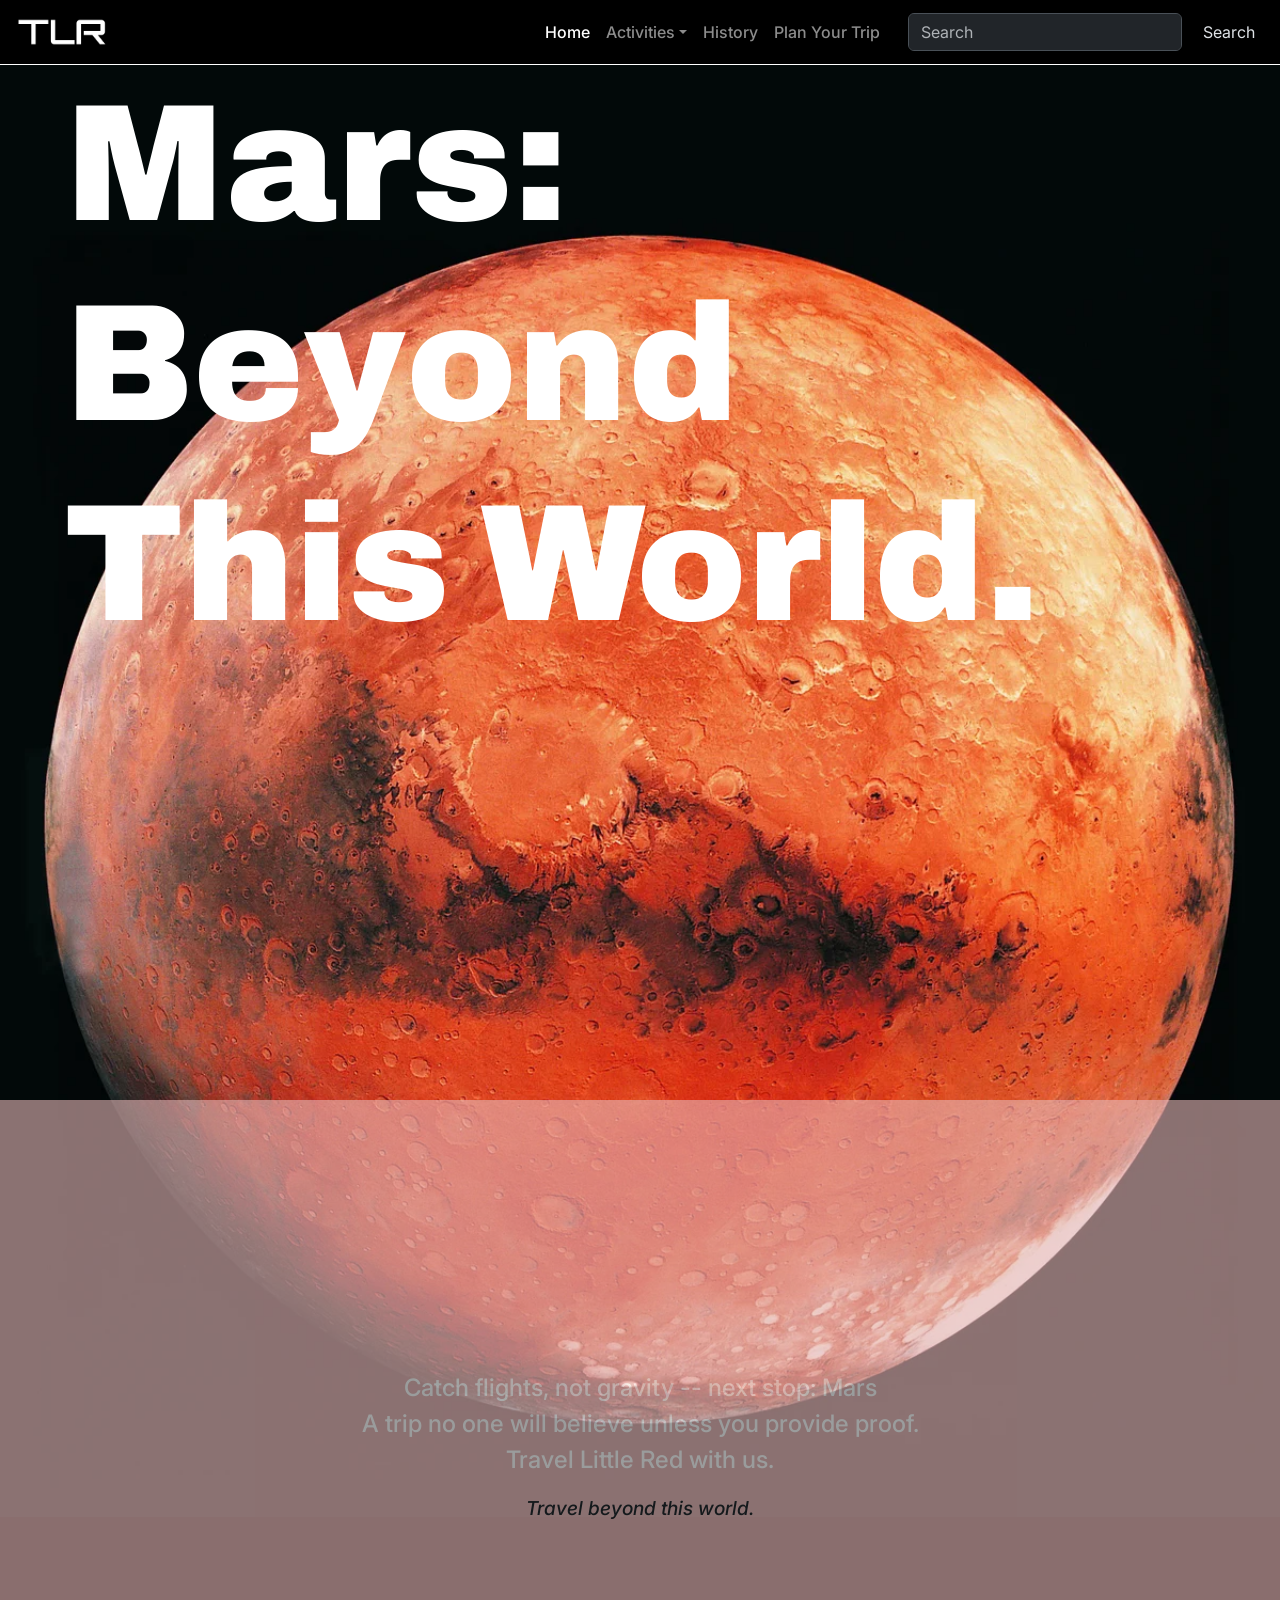
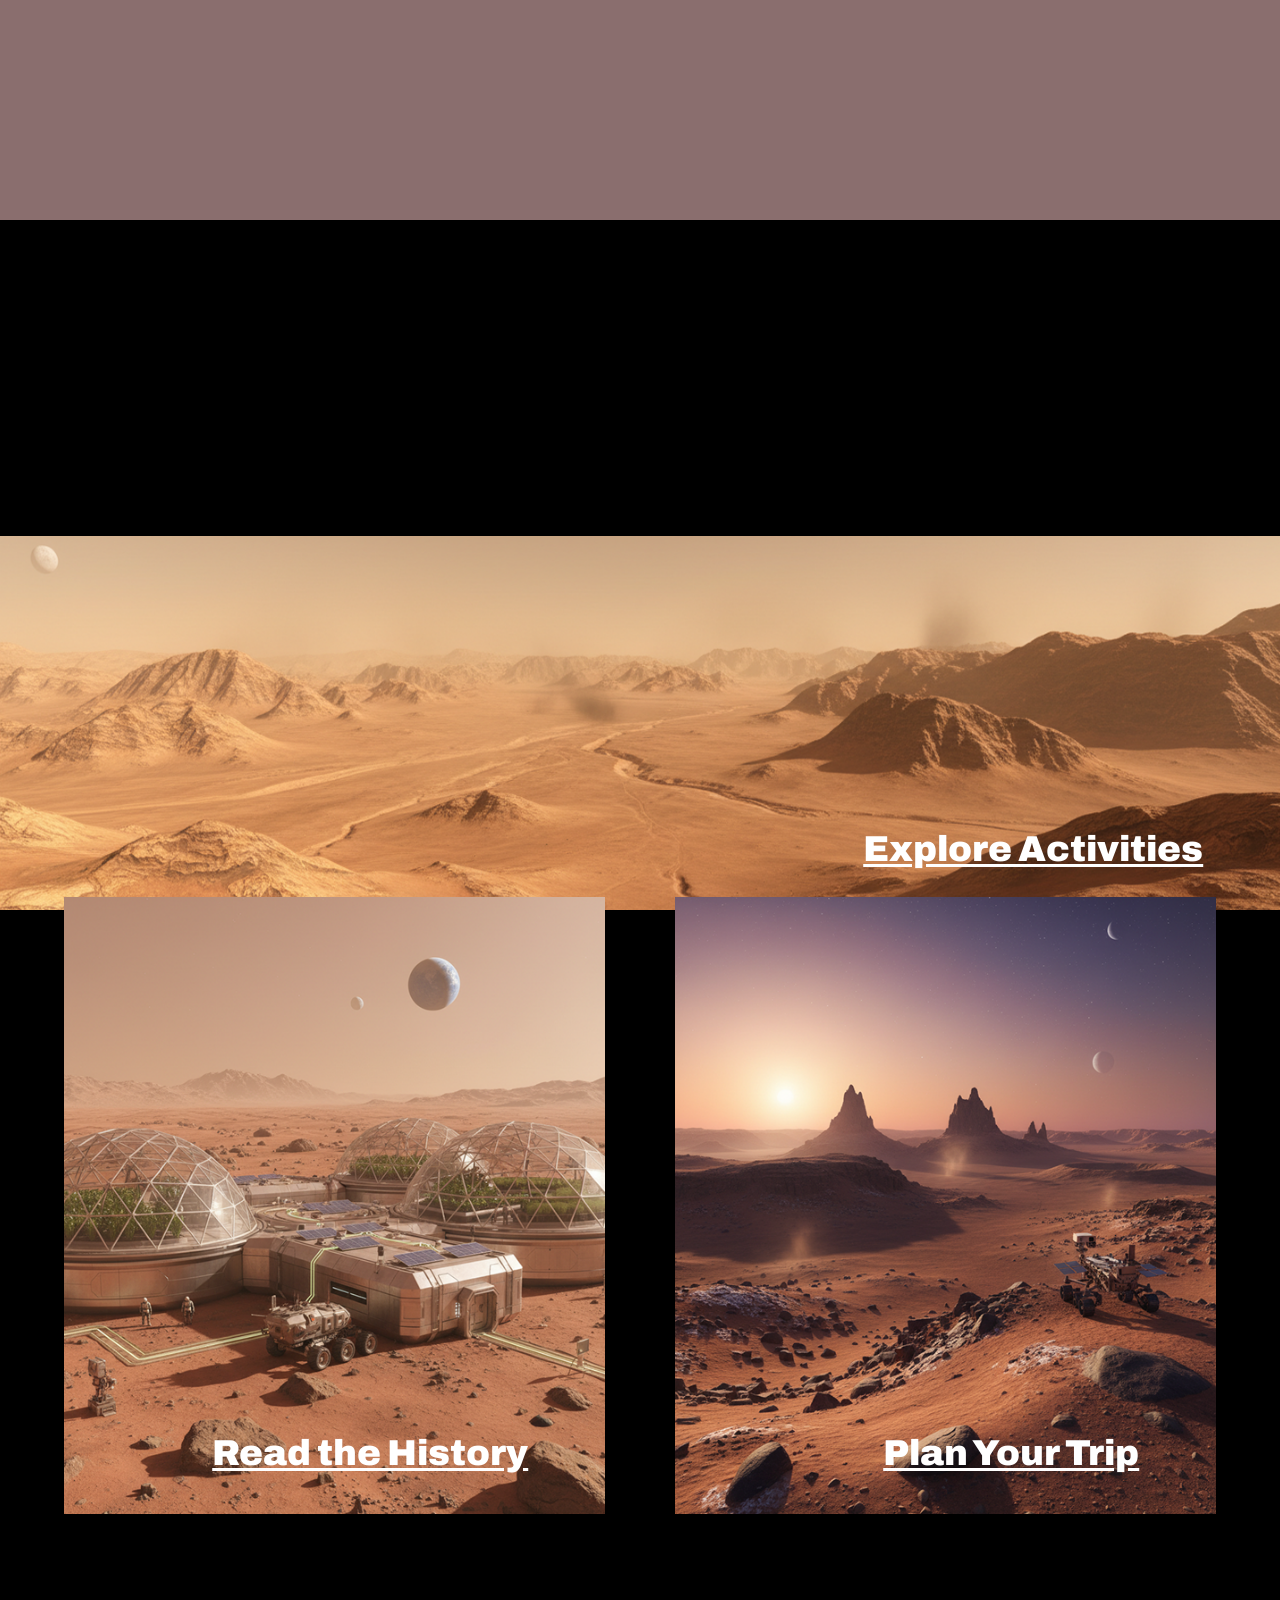
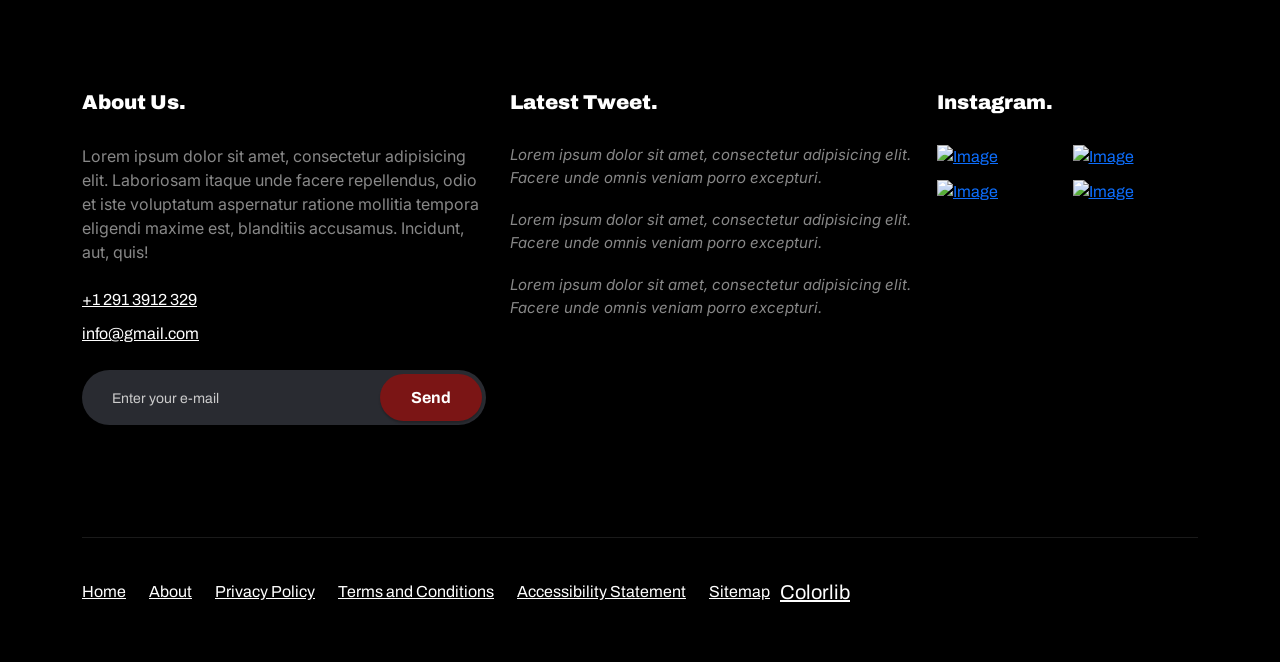
==== commit 57b3e323: "footer" ====
--- a/index.html
+++ b/index.html
@@ -8,7 +8,6 @@
         <link href="https://fonts.googleapis.com/css2?family=Archivo:ital,wght@0,100..900;1,100..900&family=Inter:ital,opsz,wght@0,14..32,100..900;1,14..32,100..900&display=swap" rel="stylesheet">
         <link href="https://cdn.jsdelivr.net/npm/bootstrap@5.3.8/dist/css/bootstrap.min.css" rel="stylesheet" integrity="sha384-sRIl4kxILFvY47J16cr9ZwB07vP4J8+LH7qKQnuqkuIAvNWLzeN8tE5YBujZqJLB" crossorigin="anonymous">
         <link rel="stylesheet" href="css/stylesheet.css">
-        <link rel="stylesheet" href="css/icons.css">
     </head>
     <body>
         <nav class="navbar navbar-expand-lg tlr-nav" data-bs-theme="dark">
@@ -96,7 +95,7 @@
           <div class="row">
 
             <div class="col-md pr-md-5 mb-4 mb-md-0">
-              <h3>About Us</h3>
+              <h3>About Us.</h3>
               <p class="mb-4">Lorem ipsum dolor sit amet, consectetur adipisicing elit. Laboriosam itaque unde facere repellendus, odio et iste voluptatum aspernatur ratione mollitia tempora eligendi maxime est, blanditiis accusamus. Incidunt, aut, quis!</p>
               <ul class="list-unstyled quick-info mb-4">
                 <li><a href="#" class="d-flex align-items-center"><span class="icon mr-3 icon-phone"></span> +1 291 3912 329</a></li>
@@ -109,7 +108,7 @@
               </form>
             </div>
             <div class="col-md mb-4 mb-md-0">
-              <h3>Latest Tweet</h3>
+              <h3>Latest Tweet.</h3>
               <ul class="list-unstyled tweets">
                 <li class="d-flex">
                   <div class="mr-4"><span class="icon icon-twitter"></span></div>
@@ -126,9 +125,8 @@
               </ul>
             </div>
 
-
             <div class="col-md-3 mb-4 mb-md-0">
-              <h3>Instagram</h3>
+              <h3>Instagram.</h3>
               <div class="row gallery">
                 <div class="col-6">
                   <a href="#"><img src="images/img_1.jpg" alt="Image" class="img-fluid" fetchpriority="high" decoding="sync"></a>
@@ -147,9 +145,9 @@
                   <li><a href="#">Home</a></li>
                   <li><a href="pages/history.html">About</a></li>
                   <li><a href="#">Privacy Policy</a></li>
-                  <li><a href="#">Services</a></li>
-                  <li><a href="#">Blog</a></li>
-                  <li><a href="#">Contacts</a></li>
+                  <li><a href="#">Terms and Conditions</a></li>
+                  <li><a href="#">Accessibility Statement</a></li>
+                  <li><a href="#">Sitemap</a></li>
                 </ul>
                 <div class="site-logo-wrap ml-auto">
                   <a href="#" class="site-logo">
--- a/css/stylesheet.css
+++ b/css/stylesheet.css
@@ -137,19 +137,30 @@
     font-size: 13vw;
 }
 
+/*
+==============================
+============Footer============
+==============================
+*/
+
+.content {
+  height: 70vh;
+}
+
 .footer-32892 {
-  background-color: #202126;
+  background-color: black;
   padding: 7rem 0;
   color: #888;
   font-size: 16px; }
   .footer-32892, .footer-32892 h3 {
-    font-family: "Poppins", sans-serif; }
+    font-family: "Archivo", sans-serif; }
   .footer-32892 h3 {
     font-size: 20px;
     color: #fff;
-    margin-bottom: 30px; }
+    margin-bottom: 30px;
+    font-weight: 900; }
   .footer-32892 p {
-    font-family: "Source Serif Pro", serif; }
+    font-family: "Inter", sans-serif; }
   .footer-32892 .row.gallery {
     margin-right: -5px;
     margin-left: -5px; }
@@ -173,7 +184,7 @@
       color: #fff; }
     .footer-32892 .quick-info li .icon {
       font-size: 20px;
-      color: #f88020; }
+      color: #7b1515; }
   .footer-32892 .subscribe {
     position: relative; }
     .footer-32892 .subscribe .form-control {
@@ -199,7 +210,7 @@
         color: #ccc;
         font-size: 14px; }
     .footer-32892 .subscribe .btn-submit {
-      background: #f88020;
+      background: #7b1515;
       height: 47px;
       border-radius: 30px;
       padding-left: 30px;
@@ -215,7 +226,7 @@
     margin-bottom: 20px;
     font-size: 15px;
     font-style: italic;
-    font-family: "Source Serif Pro", serif; }
+    font-family: "Inter", sans-serif; }
     .footer-32892 .tweets li span {
       color: #fff; }
   .footer-32892 .footer-menu-wrap {
@@ -241,14 +252,9 @@
         padding-left: 0; }
   .footer-32892 .site-logo {
     color: #fff;
-}
-
-a {
-  -webkit-transition: .3s all ease;
-  -o-transition: .3s all ease;
-  transition: .3s all ease; }
-  a, a:hover {
-    text-decoration: none !important; }
-
-.content {
-  height: 70vh; }
+    font-size: 20px;
+    text-align: left; }
+
+.icon {
+    background-image: src="img/explore-activities.png";
+}
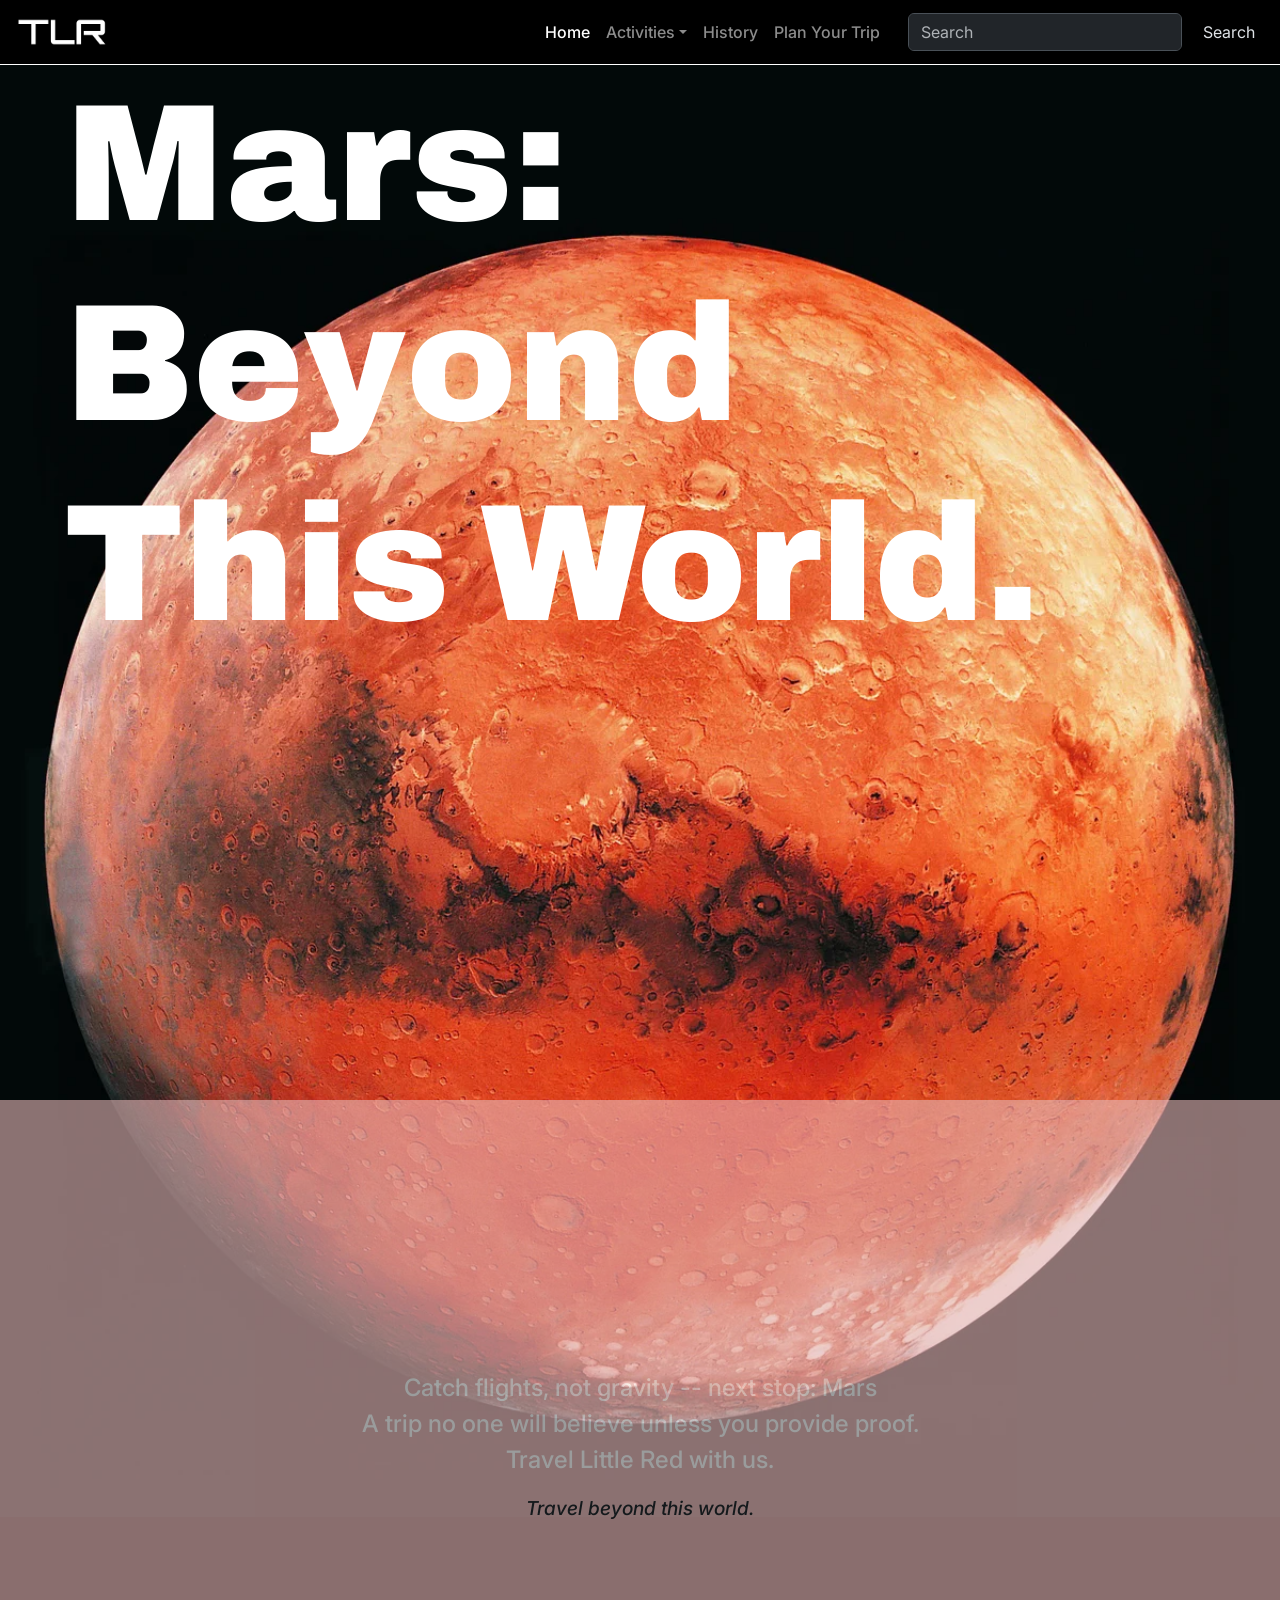
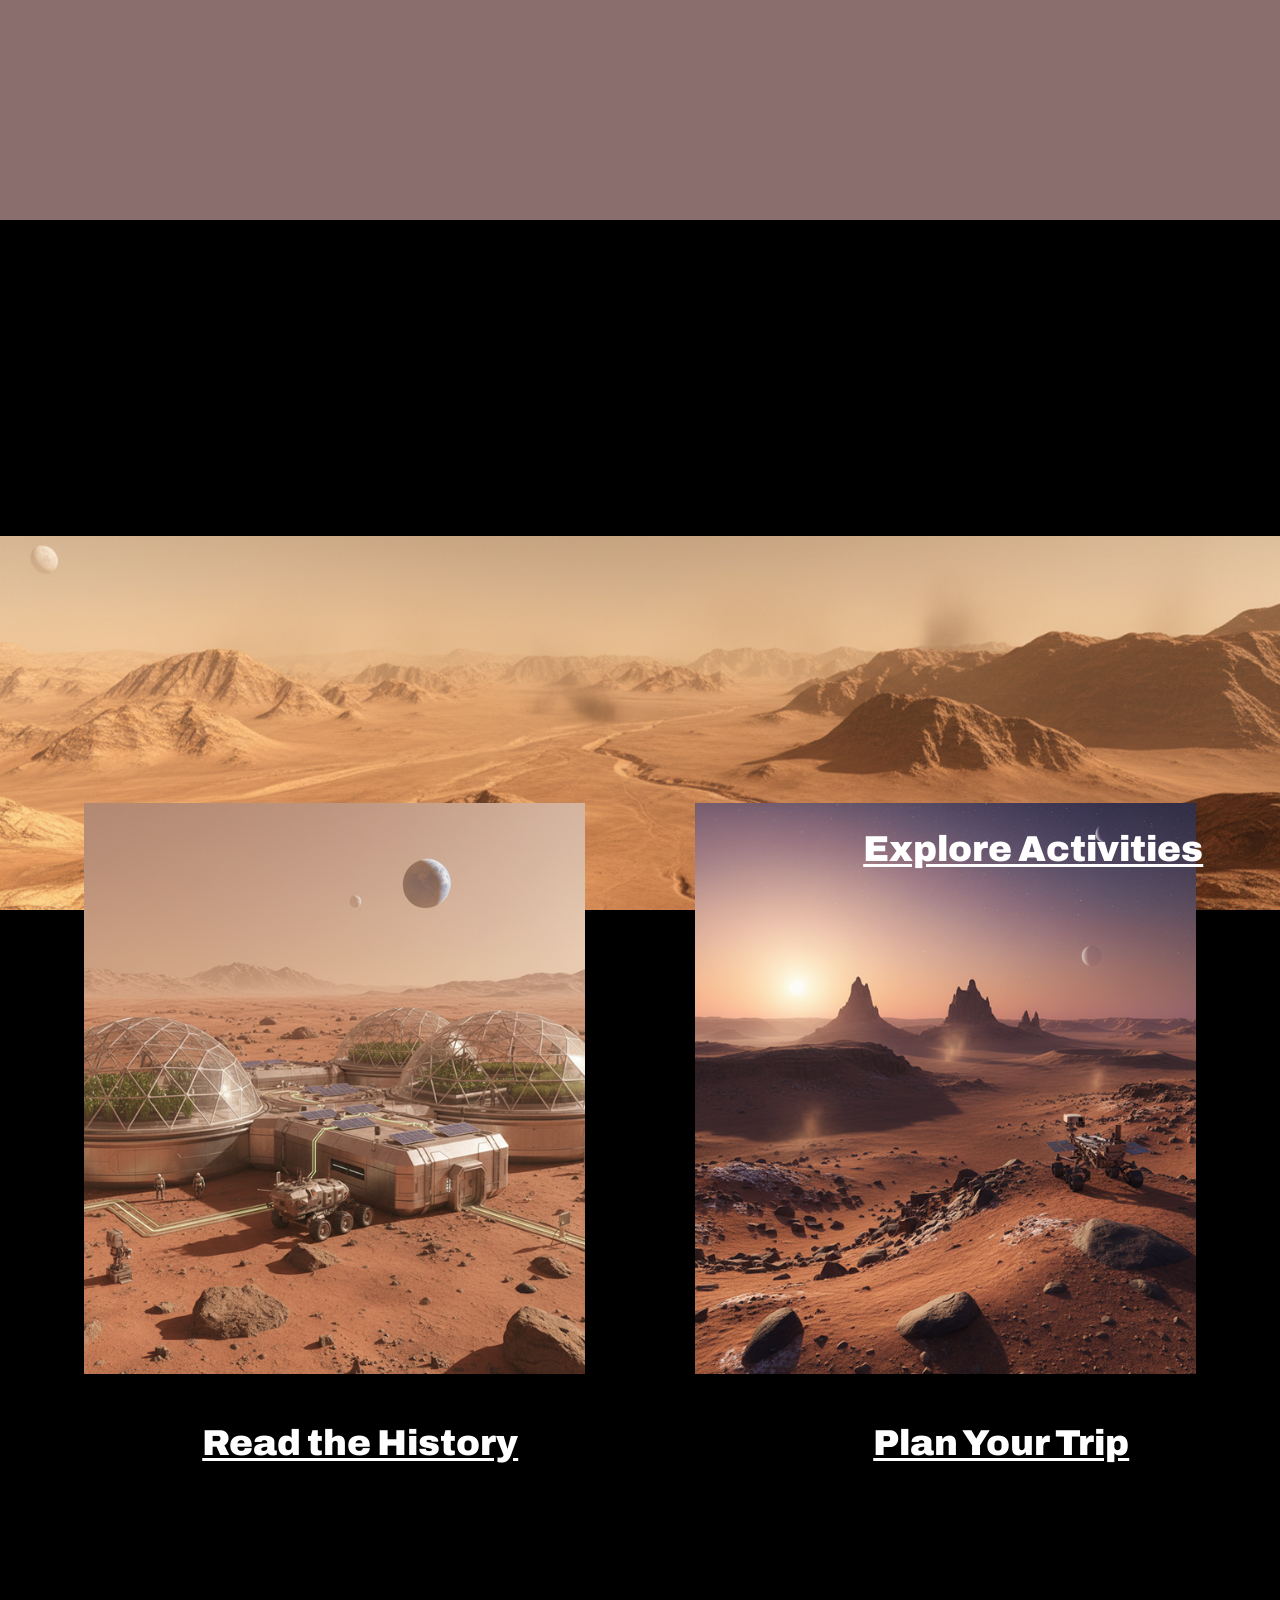
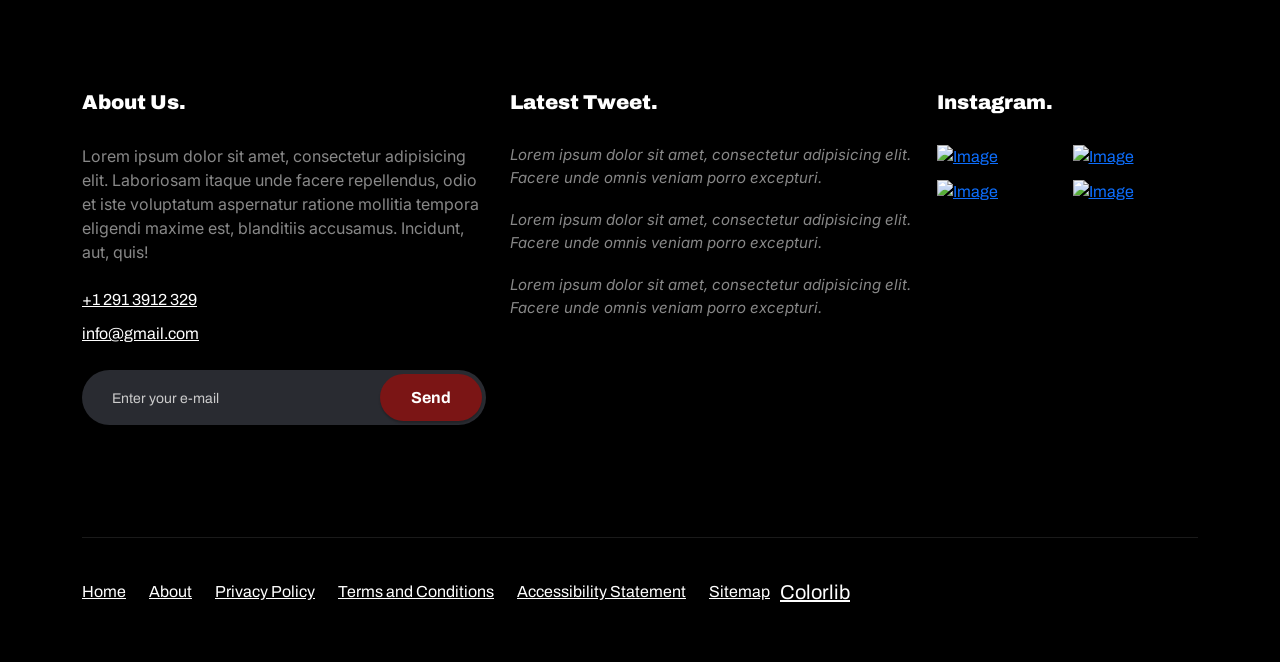
==== commit c2c7313b: "Merge branch 'main' of https://github.com/gms1020/Travel-Little-Red" ====
--- a/index.html
+++ b/index.html
@@ -69,7 +69,7 @@
         </div>
 
         <div class="link-section">
-            <img class="bg-item" src="img/explore-activities.png" alt="Picture of Mars">
+            <img class="bg-item" src="img/explore-activities.png" alt="Sweeping shot of the Martian landscape">
             <h2 class="link"><a href="#" class="archivo-main link">Explore Activities</a></h2>
         </div>
            
--- a/css/stylesheet.css
+++ b/css/stylesheet.css
@@ -127,6 +127,17 @@
 .step {
     padding-left: 4vw;
     font-size: 1.5em;
+}
+
+.grid-container {
+  display: grid;
+  grid-template-columns: 1fr 1fr;
+  padding: 0;
+}
+
+.grid-item {
+  position: relative;
+  padding: 10px;
 }
 
 body {
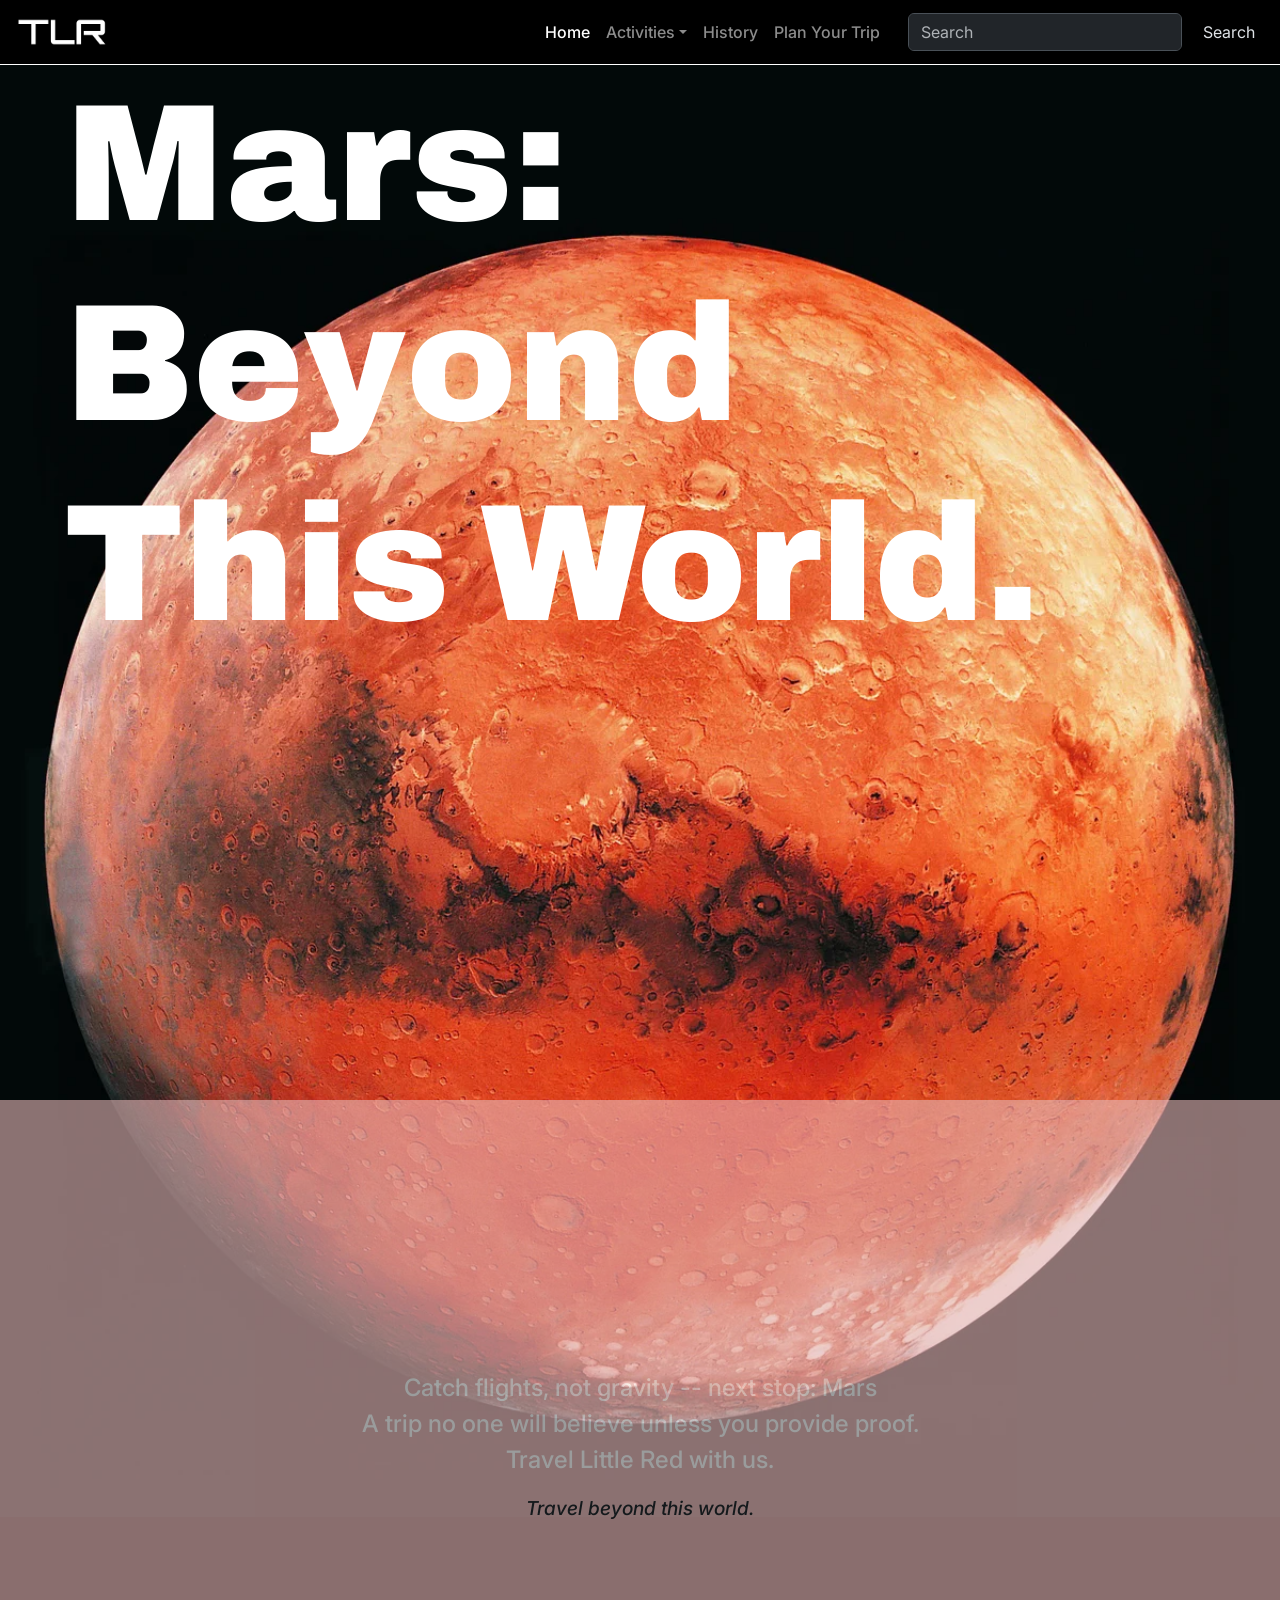
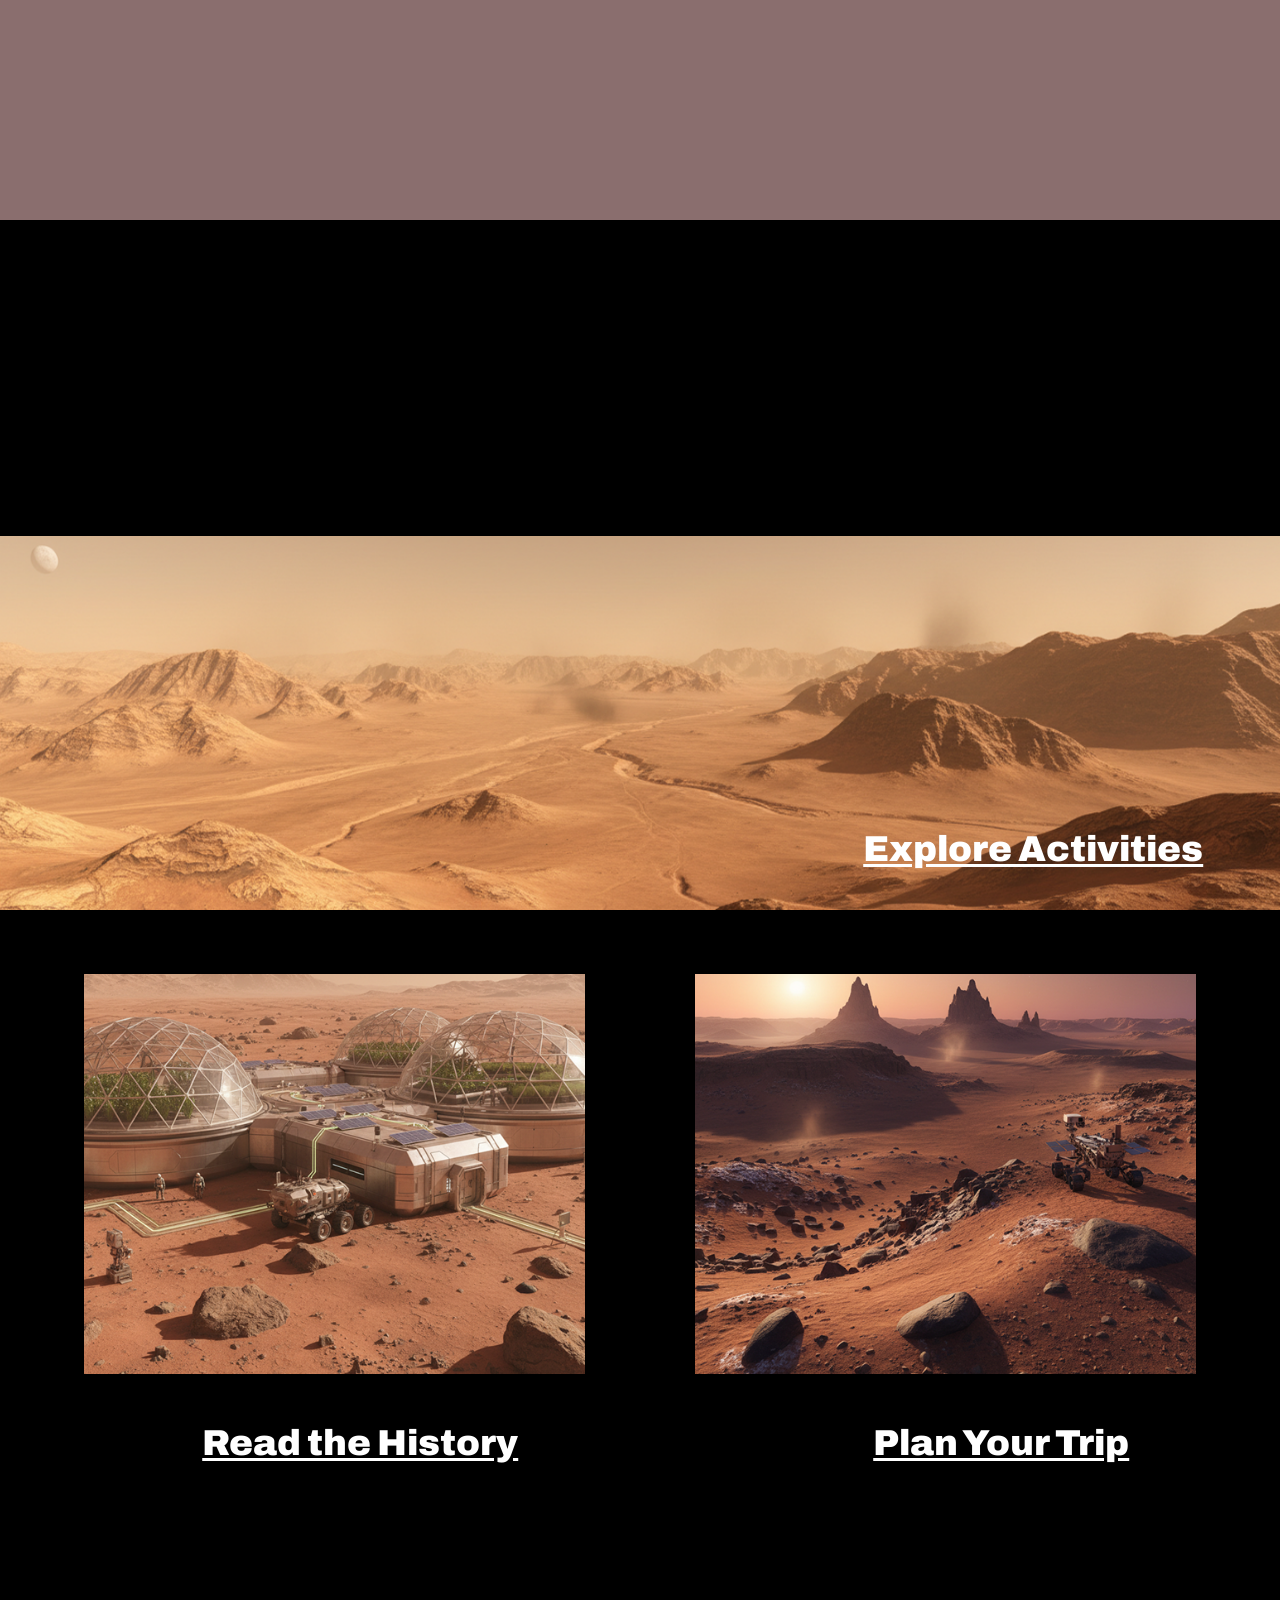
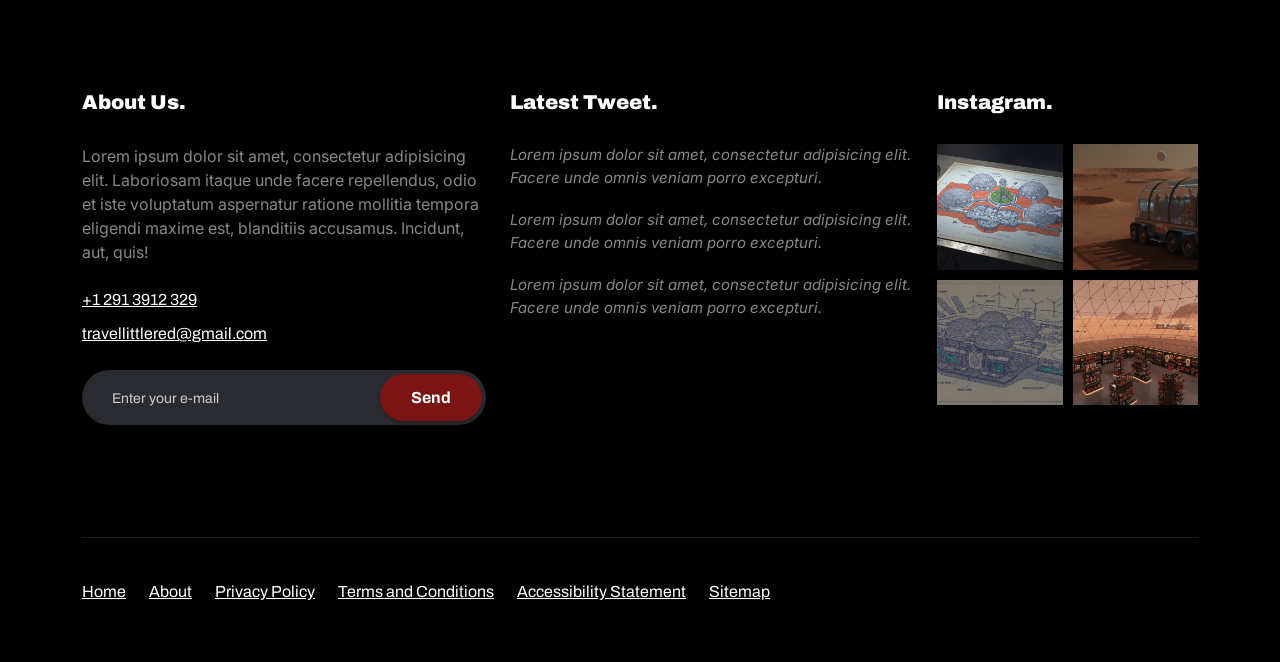
==== commit 1a3273b9: "fixes" ====
--- a/index.html
+++ b/index.html
@@ -10,20 +10,17 @@
         <link rel="stylesheet" href="css/stylesheet.css">
     </head>
     <body>
-        <nav class="navbar navbar-expand-lg tlr-nav" data-bs-theme="dark">
-            <div class="container-fluid">
-
-                <a class="navbar-brand" href="#"><img class="logo" src="img/tlr-logo.png" alt="TLR Mars"></a>
-                <button class="navbar-toggler" type="button" data-bs-toggle="collapse" data-bs-target="#navbarSupportedContent" aria-controls="navbarSupportedContent" aria-expanded="false" aria-label="Toggle navigation">
-                    <span class="navbar-toggler-icon"></span>
-                </button>
-
-                <div class="collapse navbar-collapse inter-main" id="navbarSupportedContent">
-
-                    <ul class="navbar-nav ms-auto mb-2 mb-lg-0">
-                        <li class="nav-item">
-                            <a class="nav-link active" aria-current="page" href="#">Home</a>
-                        </li>
+    	<nav class="navbar navbar-expand-lg tlr-nav" data-bs-theme="dark">
+        	<div class="container-fluid">          
+          	<a class="navbar-brand" href="#"><img class="logo" src="img/tlr-logo.png" alt="TLR Mars"></a>
+            <button class="navbar-toggler" type="button" data-bs-toggle="collapse" data-bs-target="#navbarSupportedContent" aria-controls="navbarSupportedContent" aria-expanded="false" aria-label="Toggle navigation">
+              	<span class="navbar-toggler-icon"></span>
+            </button>
+            <div class="collapse navbar-collapse inter-main" id="navbarSupportedContent">
+              	<ul class="navbar-nav ms-auto mb-2 mb-lg-0">
+                  	<li class="nav-item">
+                    	<a class="nav-link active" aria-current="page" href="#">Home</a>
+                  	</li>
                         <li class="nav-item dropdown">
                             <a class="nav-link dropdown-toggle" href="#" role="button" data-bs-toggle="dropdown" aria-expanded="false">Activities</a>
                             <ul class="dropdown-menu">
@@ -40,12 +37,10 @@
                             <a class="nav-link" href="pages/planning.html">Plan Your Trip</a>
                         </li>
                     </ul>
-
                     <form class="d-flex" role="search">
                         <input class="form-control me-2" type="search" placeholder="Search" aria-label="Search"/>
                         <button class="btn tlr-submit" type="submit">Search</button>
                     </form>
-
                 </div>
             </div>
         </nav>
@@ -73,8 +68,7 @@
             <h2 class="link"><a href="#" class="archivo-main link">Explore Activities</a></h2>
         </div>
            
-        <div class="grid-section-sm">
-            
+        <div class="grid-section-sm">     
             <div class="link-section grid-item">
                 <img class="bg-item grid-item" src="img/history.png" alt="Picture of Mars">
                 <h2 class="link"><a href="pages/history.html" class="archivo-main link">Read the History</a></h2>
@@ -84,83 +78,70 @@
                 <img class="bg-item grid-item" src="img/planning.png" alt="Picture of Mars">
                 <h2 class="link"><a href="pages/planning.html" class="archivo-main link">Plan Your Trip</a></h2>
             </div>
-
         </div>
 
         <footer class="footer-32892 pb-0">
-      <div class="site-section">
-        <div class="container">
-
-          
-          <div class="row">
-
-            <div class="col-md pr-md-5 mb-4 mb-md-0">
-              <h3>About Us.</h3>
-              <p class="mb-4">Lorem ipsum dolor sit amet, consectetur adipisicing elit. Laboriosam itaque unde facere repellendus, odio et iste voluptatum aspernatur ratione mollitia tempora eligendi maxime est, blanditiis accusamus. Incidunt, aut, quis!</p>
-              <ul class="list-unstyled quick-info mb-4">
-                <li><a href="#" class="d-flex align-items-center"><span class="icon mr-3 icon-phone"></span> +1 291 3912 329</a></li>
-                <li><a href="#" class="d-flex align-items-center"><span class="icon mr-3 icon-envelope"></span> info@gmail.com</a></li>
-              </ul>
-
-              <form action="#" class="subscribe">
-                <input type="text" class="form-control" placeholder="Enter your e-mail">
-                <input type="submit" class="btn btn-submit" value="Send">
-              </form>
-            </div>
-            <div class="col-md mb-4 mb-md-0">
-              <h3>Latest Tweet.</h3>
-              <ul class="list-unstyled tweets">
-                <li class="d-flex">
-                  <div class="mr-4"><span class="icon icon-twitter"></span></div>
-                  <div>Lorem ipsum dolor sit amet, consectetur adipisicing elit. Facere unde omnis veniam porro excepturi.</div>
-                </li>
-                <li class="d-flex">
-                  <div class="mr-4"><span class="icon icon-twitter"></span></div>
-                  <div>Lorem ipsum dolor sit amet, consectetur adipisicing elit. Facere unde omnis veniam porro excepturi.</div>
-                </li>
-                <li class="d-flex">
-                  <div class="mr-4"><span class="icon icon-twitter"></span></div>
-                  <div>Lorem ipsum dolor sit amet, consectetur adipisicing elit. Facere unde omnis veniam porro excepturi.</div>
-                </li>
-              </ul>
-            </div>
-
-            <div class="col-md-3 mb-4 mb-md-0">
-              <h3>Instagram.</h3>
-              <div class="row gallery">
-                <div class="col-6">
-                  <a href="#"><img src="images/img_1.jpg" alt="Image" class="img-fluid" fetchpriority="high" decoding="sync"></a>
-                  <a href="#"><img src="images/img_2.jpg" alt="Image" class="img-fluid" fetchpriority="high" decoding="sync"></a>
-                </div>
-                <div class="col-6">
-                  <a href="#"><img src="images/img_3.jpg" alt="Image" class="img-fluid" loading="lazy" decoding="async"></a>
-                  <a href="#"><img src="images/img_4.jpg" alt="Image" class="img-fluid" loading="lazy" decoding="async"></a>
-                </div>
-              </div>
-            </div>
-            
-            <div class="col-12">
-              <div class="py-5 footer-menu-wrap d-md-flex align-items-center">
-                <ul class="list-unstyled footer-menu mr-auto">
-                  <li><a href="#">Home</a></li>
-                  <li><a href="pages/history.html">About</a></li>
-                  <li><a href="#">Privacy Policy</a></li>
-                  <li><a href="#">Terms and Conditions</a></li>
-                  <li><a href="#">Accessibility Statement</a></li>
-                  <li><a href="#">Sitemap</a></li>
-                </ul>
-                <div class="site-logo-wrap ml-auto">
-                  <a href="#" class="site-logo">
-                    Colorlib
-                  </a>
-                </div>
-              </div>
-            </div>
-            
-          </div>
-        </div>
-      </div>
-    </footer>
+      		<div class="site-section">
+				<div class="container">
+          			<div class="row">
+            			<div class="col-md pr-md-5 mb-4 mb-md-0">
+              				<h3>About Us.</h3>
+              				<p class="mb-4">Lorem ipsum dolor sit amet, consectetur adipisicing elit. Laboriosam itaque unde facere repellendus, odio et iste voluptatum aspernatur ratione mollitia tempora eligendi maxime est, blanditiis accusamus. Incidunt, aut, quis!</p>
+              				<ul class="list-unstyled quick-info mb-4">
+                				<li><a href="#" class="d-flex align-items-center"><span class="icon mr-3 icon-phone"></span>+1 291 3912 329</a></li>
+                				<li><a href="#" class="d-flex align-items-center"><span class="icon mr-3 icon-envelope"></span>travellittlered@gmail.com</a></li>
+              				</ul>
+              				<form action="#" class="subscribe">
+                				<input type="text" class="form-control" placeholder="Enter your e-mail">
+                				<input type="submit" class="btn btn-submit" value="Send">
+              				</form>
+            			</div>
+            			<div class="col-md mb-4 mb-md-0">
+              				<h3>Latest Tweet.</h3>
+              				<ul class="list-unstyled tweets">
+                				<li class="d-flex">
+                  					<div class="mr-4"><span class="icon icon-twitter"></span></div>
+                  					<div>Lorem ipsum dolor sit amet, consectetur adipisicing elit. Facere unde omnis veniam porro excepturi.</div>
+                				</li>
+                				<li class="d-flex">
+                  					<div class="mr-4"><span class="icon icon-twitter"></span></div>
+                  					<div>Lorem ipsum dolor sit amet, consectetur adipisicing elit. Facere unde omnis veniam porro excepturi.</div>
+                				</li>
+                				<li class="d-flex">
+                  					<div class="mr-4"><span class="icon icon-twitter"></span></div>
+                  					<div>Lorem ipsum dolor sit amet, consectetur adipisicing elit. Facere unde omnis veniam porro excepturi.</div>
+                				</li>
+              				</ul>
+            			</div>
+            			<div class="col-md-3 mb-4 mb-md-0">
+              				<h3>Instagram.</h3>
+              				<div class="row gallery">
+                				<div class="col-6">
+                  					<a href="#"><img src="img/square1.png" alt="Image" class="img-fluid" fetchpriority="high" decoding="sync"></a>
+                  					<a href="#"><img src="img/square2.png" alt="Image" class="img-fluid" fetchpriority="high" decoding="sync"></a>
+                				</div>
+                				<div class="col-6">
+                  					<a href="#"><img src="img/square3.png" alt="Image" class="img-fluid" loading="lazy" decoding="async"></a>
+                  					<a href="#"><img src="img/square4.png" alt="Image" class="img-fluid" loading="lazy" decoding="async"></a>
+                				</div>
+              				</div>
+            			</div>
+            			<div class="col-12">
+              				<div class="py-5 footer-menu-wrap d-md-flex align-items-center">
+                				<ul class="list-unstyled footer-menu mr-auto">
+                  					<li><a href="#">Home</a></li>
+                  					<li><a href="pages/history.html">About</a></li>
+                  					<li><a href="#">Privacy Policy</a></li>
+                  					<li><a href="#">Terms and Conditions</a></li>
+                  					<li><a href="#">Accessibility Statement</a></li>
+                  					<li><a href="#">Sitemap</a></li>
+                				</ul>
+              				</div>
+            			</div>
+          			</div>
+        		</div>
+      		</div>
+    	</footer>
 
         <script src="https://cdn.jsdelivr.net/npm/bootstrap@5.3.8/dist/js/bootstrap.bundle.min.js" integrity="sha384-FKyoEForCGlyvwx9Hj09JcYn3nv7wiPVlz7YYwJrWVcXK/BmnVDxM+D2scQbITxI" crossorigin="anonymous"></script>
     </body>
--- a/css/stylesheet.css
+++ b/css/stylesheet.css
@@ -84,6 +84,7 @@
     display: flex;
     flex-direction: column;
     justify-content: flex-end;
+    overflow: hidden;
 }
 
 .link-section-inline {
@@ -126,6 +127,7 @@
 
 .step {
     padding-left: 4vw;
+	padding-top: 50px;
     font-size: 1.5em;
 }
 
@@ -159,113 +161,105 @@
 }
 
 .footer-32892 {
-  background-color: black;
-  padding: 7rem 0;
-  color: #888;
-  font-size: 16px; }
-  .footer-32892, .footer-32892 h3 {
-    font-family: "Archivo", sans-serif; }
-  .footer-32892 h3 {
-    font-size: 20px;
-    color: #fff;
-    margin-bottom: 30px;
-    font-weight: 900; }
-  .footer-32892 p {
-    font-family: "Inter", sans-serif; }
-  .footer-32892 .row.gallery {
-    margin-right: -5px;
-    margin-left: -5px; }
-    .footer-32892 .row.gallery > [class^="col-"],
-    .footer-32892 .row.gallery > [class*=" col-"] {
-      padding-right: 5px;
-      padding-left: 5px; }
-  .footer-32892 .gallery a {
-    display: block;
-    margin-bottom: 10px;
-    -webkit-transition: .3s all ease;
-    -o-transition: .3s all ease;
-    transition: .3s all ease; }
-    .footer-32892 .gallery a:hover {
-      opacity: .5; }
-  .footer-32892 .quick-info li {
-    color: #fff;
-    font-size: 16px;
-    margin-bottom: 10px; }
-    .footer-32892 .quick-info li a {
-      color: #fff; }
-    .footer-32892 .quick-info li .icon {
-      font-size: 20px;
-      color: #7b1515; }
-  .footer-32892 .subscribe {
-    position: relative; }
-    .footer-32892 .subscribe .form-control {
-      background-color: #292b31;
-      -webkit-box-shadow: none;
-      box-shadow: none;
-      border-radius: 30px;
-      height: 55px;
-      padding-left: 30px;
-      padding-right: 130px;
-      border: none;
-      color: #fff; }
-      .footer-32892 .subscribe .form-control::-webkit-input-placeholder {
-        color: #ccc;
-        font-size: 14px; }
-      .footer-32892 .subscribe .form-control::-moz-placeholder {
-        color: #ccc;
-        font-size: 14px; }
-      .footer-32892 .subscribe .form-control:-ms-input-placeholder {
-        color: #ccc;
-        font-size: 14px; }
-      .footer-32892 .subscribe .form-control:-moz-placeholder {
-        color: #ccc;
-        font-size: 14px; }
-    .footer-32892 .subscribe .btn-submit {
-      background: #7b1515;
-      height: 47px;
-      border-radius: 30px;
-      padding-left: 30px;
-      padding-right: 30px;
-      color: #fff;
-      font-weight: bold;
-      position: absolute;
-      top: 4px;
-      right: 4px;
-      -webkit-box-shadow: 0 2px 2px 0 rgba(0, 0, 0, 0.2);
-      box-shadow: 0 2px 2px 0 rgba(0, 0, 0, 0.2); }
-  .footer-32892 .tweets li {
-    margin-bottom: 20px;
-    font-size: 15px;
-    font-style: italic;
-    font-family: "Inter", sans-serif; }
-    .footer-32892 .tweets li span {
-      color: #fff; }
-  .footer-32892 .footer-menu-wrap {
-    border-top: 1px solid rgba(255, 255, 255, 0.1);
-    padding-top: 2rem !important;
-    margin-top: 7rem; }
-  .footer-32892 .footer-menu {
-    margin-bottom: 0; }
-    .footer-32892 .footer-menu li {
-      display: inline-block; }
-      @media (max-width: 767.98px) {
-        .footer-32892 .footer-menu li {
-          display: block; } }
-      .footer-32892 .footer-menu li a {
-        padding: 10px;
-        display: inline-block;
-        color: #fff; }
-        @media (max-width: 767.98px) {
-          .footer-32892 .footer-menu li a {
-            display: block;
-            padding-left: 0px; } }
-      .footer-32892 .footer-menu li:first-child a {
-        padding-left: 0; }
-  .footer-32892 .site-logo {
-    color: #fff;
-    font-size: 20px;
-    text-align: left; }
-
-.icon {
-    background-image: src="img/explore-activities.png";
-}
+  	background-color: black;
+  	padding: 7rem 0;
+  	color: #888;
+  	font-size: 16px; }
+  	.footer-32892, .footer-32892 h3 {
+    	font-family: "Archivo", sans-serif; }
+  	.footer-32892 h3 {
+    	font-size: 20px;
+    	color: #fff;
+    	margin-bottom: 30px;
+    	font-weight: 900; }
+  	.footer-32892 p {
+    	font-family: "Inter", sans-serif; }
+  	.footer-32892 .row.gallery {
+    	margin-right: -5px;
+    	margin-left: -5px; }
+    	.footer-32892 .row.gallery > [class^="col-"],
+    	.footer-32892 .row.gallery > [class*=" col-"] {
+      	padding-right: 5px;
+      	padding-left: 5px; }
+  	.footer-32892 .gallery a {
+    	display: block;
+    	margin-bottom: 10px;
+    	-webkit-transition: .3s all ease;
+    	-o-transition: .3s all ease;
+    	transition: .3s all ease; }
+    	.footer-32892 .gallery a:hover {
+      	opacity: .5; }
+  	.footer-32892 .quick-info li {
+    	color: #fff;
+    	font-size: 16px;
+    	margin-bottom: 10px; }
+    	.footer-32892 .quick-info li a {
+      	color: #fff; }
+    	.footer-32892 .quick-info li .icon {
+      	font-size: 20px;
+      	color: #7b1515; }
+  	.footer-32892 .subscribe {
+    	position: relative; }
+    	.footer-32892 .subscribe .form-control {
+      	background-color: #292b31;
+      	-webkit-box-shadow: none;
+      	box-shadow: none;
+      	border-radius: 30px;
+      	height: 55px;
+      	padding-left: 30px;
+      	padding-right: 130px;
+      	border: none;
+      	color: #fff; }
+      	.footer-32892 .subscribe .form-control::-webkit-input-placeholder {
+        	color: #ccc;
+        	font-size: 14px; }
+      	.footer-32892 .subscribe .form-control::-moz-placeholder {
+        	color: #ccc;
+        	font-size: 14px; }
+      	.footer-32892 .subscribe .form-control:-ms-input-placeholder {
+        	color: #ccc;
+        	font-size: 14px; }
+      	.footer-32892 .subscribe .form-control:-moz-placeholder {
+        	color: #ccc;
+        	font-size: 14px; }
+    	.footer-32892 .subscribe .btn-submit {
+      	background: #7b1515;
+      	height: 47px;
+      	border-radius: 30px;
+      	padding-left: 30px;
+      	padding-right: 30px;
+      	color: #fff;
+      	font-weight: bold;
+      	position: absolute;
+      	top: 4px;
+      	right: 4px;
+      	-webkit-box-shadow: 0 2px 2px 0 rgba(0, 0, 0, 0.2);
+      	box-shadow: 0 2px 2px 0 rgba(0, 0, 0, 0.2); }
+  	.footer-32892 .tweets li {
+    	margin-bottom: 20px;
+    	font-size: 15px;
+    	font-style: italic;
+    	font-family: "Inter", sans-serif; }
+    	.footer-32892 .tweets li span {
+      	color: #fff; }
+  	.footer-32892 .footer-menu-wrap {
+    	border-top: 1px solid rgba(255, 255, 255, 0.1);
+    	padding-top: 2rem !important;
+    	margin-top: 7rem; }
+  	.footer-32892 .footer-menu {
+    	margin-bottom: 0; }
+    	.footer-32892 .footer-menu li {
+      	display: inline-block; }
+      	@media (max-width: 767.98px) {
+        	.footer-32892 .footer-menu li {
+          	display: block; } }
+      	.footer-32892 .footer-menu li a {
+        	padding: 10px;
+        	display: inline-block;
+        	color: #fff; }
+        	@media (max-width: 767.98px) {
+          	.footer-32892 .footer-menu li a {
+            	display: block;
+            	padding-left: 0px; } }
+      	.footer-32892 .footer-menu li:first-child a {
+        	padding-left: 0; }
